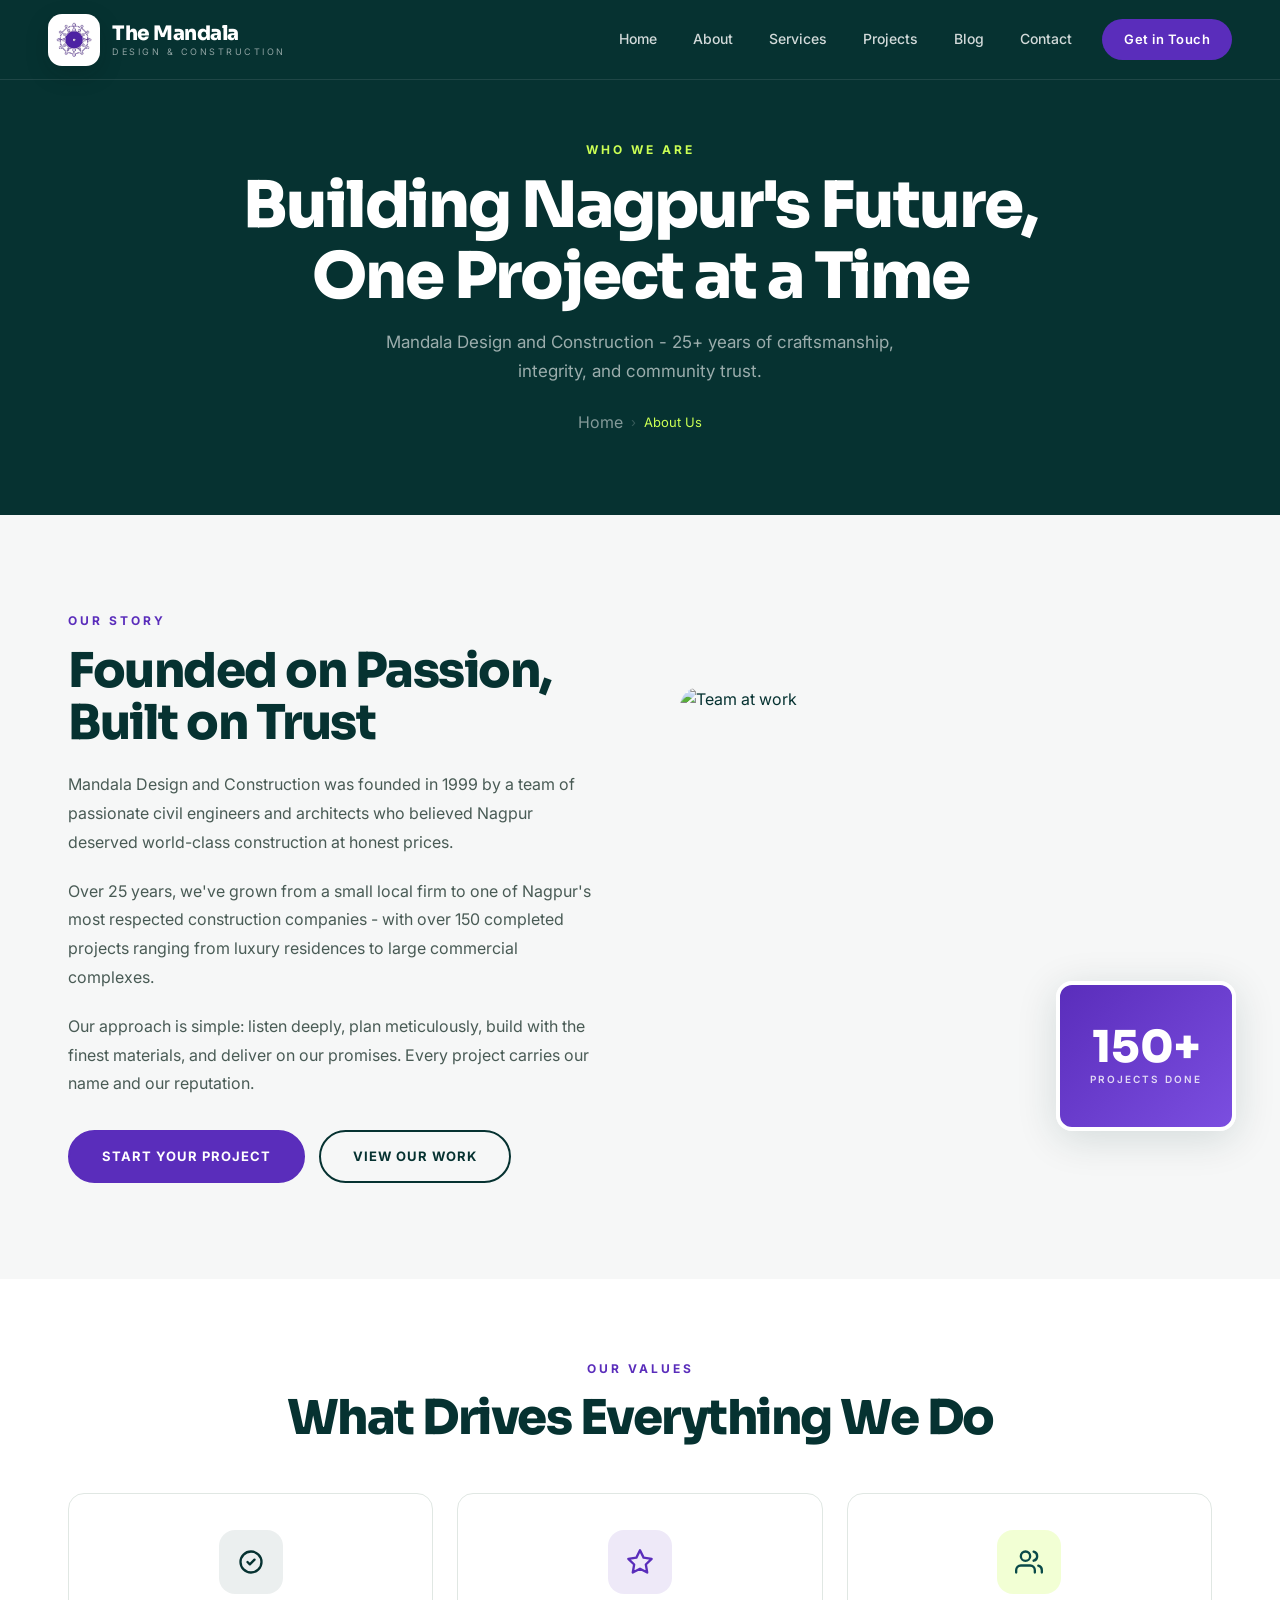
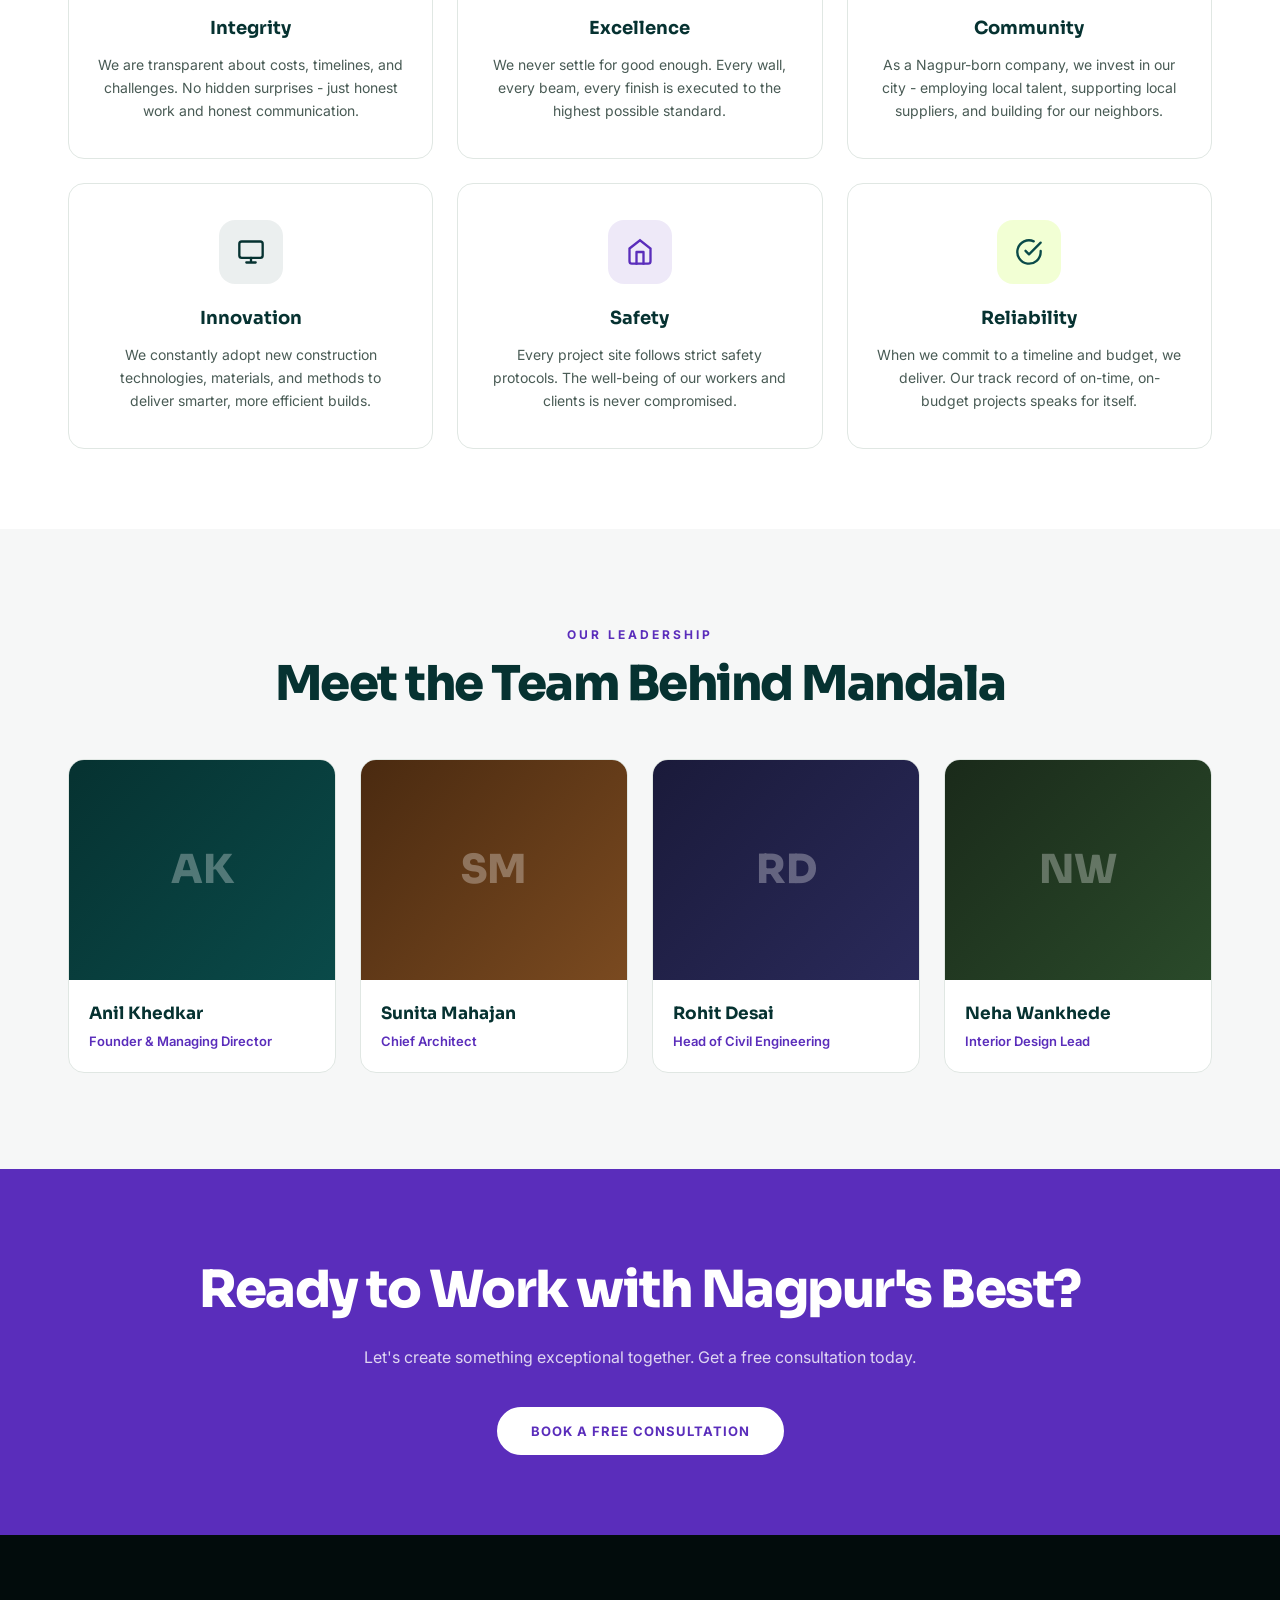
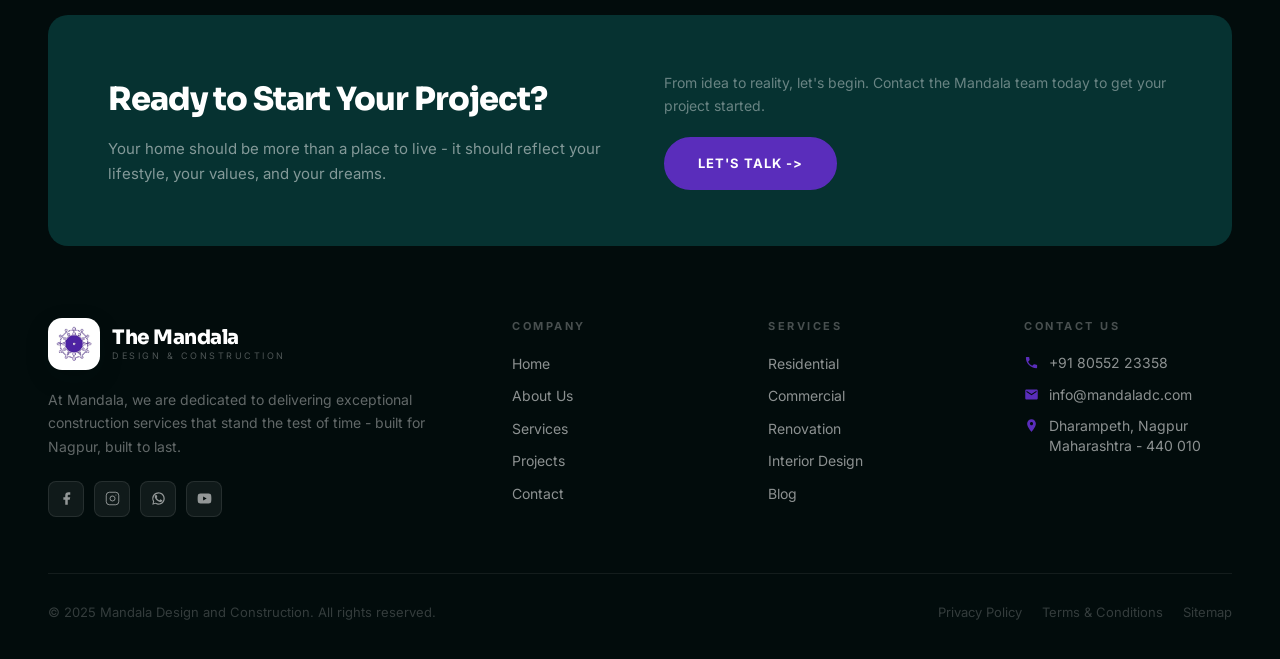
==== about.html @ 8279133f "changes" ====
﻿<!DOCTYPE html>
<html lang="en">
<head>
<meta charset="UTF-8">
<meta name="viewport" content="width=device-width, initial-scale=1.0">
<link rel="preconnect" href="https://fonts.googleapis.com">
<link rel="preconnect" href="https://fonts.gstatic.com" crossorigin>
<link href="https://fonts.googleapis.com/css2?family=Inter:wght@300;400;500;600;700;800&family=Sora:wght@600;700;800&display=swap" rel="stylesheet">
<link rel="stylesheet" href="./css/style.css">
<link rel="stylesheet" href="./css/responsive.css">
<title>About - The Mandala Design and Construction</title>
<script defer src="./js/utils.js"></script>
<script defer src="./js/main.js"></script>
</head>
<body data-page="about">
<nav id="navbar">
  <div class="nav-inner">
    <a class="mandala-logo" href="./index.html" aria-label="The Mandala home">
      <div class="logo-icon">
        <img src="./images/image.png" alt="The Mandala logo">
      </div>
      <div class="logo-text-block">
        <span class="logo-name">The Mandala</span>
        <span class="logo-tagline">Design &amp; Construction</span>
      </div>
    </a>

    <div class="nav-links">
      <a class="nav-link" data-nav="home" href="./index.html">Home</a>
      <a class="nav-link" data-nav="about" href="./about.html">About</a>
      <a class="nav-link" data-nav="services" href="./index.html#services">Services</a>
      <a class="nav-link" data-nav="projects" href="./index.html#projects">Projects</a>
      <a class="nav-link" data-nav="blog" href="./index.html#blog">Blog</a>
      <a class="nav-link" data-nav="contact" href="./contact.html">Contact</a>
      <a class="nav-cta" href="./contact.html#contact-form">Get in Touch</a>
    </div>

    <button class="mobile-toggle" id="mobileToggle" type="button" aria-label="Menu">
      <span></span><span></span><span></span>
    </button>
  </div>
</nav>

<div class="mobile-nav" id="mobileNav">
  <a class="mobile-nav-link" data-nav="home" data-close-mobile href="./index.html">Home</a>
  <a class="mobile-nav-link" data-nav="about" data-close-mobile href="./about.html">About</a>
  <a class="mobile-nav-link" data-nav="services" data-close-mobile href="./index.html#services">Services</a>
  <a class="mobile-nav-link" data-nav="projects" data-close-mobile href="./index.html#projects">Projects</a>
  <a class="mobile-nav-link" data-nav="blog" data-close-mobile href="./index.html#blog">Blog</a>
  <a class="mobile-nav-link" data-nav="contact" data-close-mobile href="./contact.html">Contact</a>
  <a class="mobile-nav-cta" data-close-mobile href="./contact.html#contact-form">Enquire Now</a>
</div>
<div class="modal-overlay" id="enquiryModal">
  <div class="modal-box">
    <button class="modal-close" type="button" data-close-enquiry aria-label="Close enquiry form">
      <svg viewBox="0 0 24 24"><path d="M18 6L6 18M6 6l12 12" stroke-linecap="round"/></svg>
    </button>
    <h3>Let's Talk About Your Project</h3>
    <p class="modal-sub">Fill in the contact form and our team will get back to you within 24 hours.</p>
    <form id="enquiryForm">
      <div class="form-grid-2">
        <div class="form-group">
          <label>First Name <span class="form-required">*</span></label>
          <input type="text" name="fname" placeholder="Rahul" required>
        </div>
        <div class="form-group">
          <label>Last Name</label>
          <input type="text" name="lname" placeholder="Sharma">
        </div>
      </div>
      <div class="form-group">
        <label>Phone Number <span class="form-required">*</span></label>
        <input type="tel" name="phone" placeholder="+91 98765 43210" required>
      </div>
      <div class="form-group">
        <label>Email Address</label>
        <input type="email" name="email" placeholder="you@email.com">
      </div>
      <div class="form-group">
        <label>Service Required <span class="form-required">*</span></label>
        <select name="service" required>
          <option value="">Select a service...</option>
          <option>Residential Construction</option>
          <option>Commercial Buildings</option>
          <option>Renovation &amp; Remodeling</option>
          <option>Interior Design</option>
          <option>Structural Consultation</option>
          <option>Other / General Enquiry</option>
        </select>
      </div>
      <div class="form-group">
        <label>Project Budget (approx.)</label>
        <select name="budget">
          <option value="">Select a range...</option>
          <option>Under &#8377;25 Lakh</option>
          <option>&#8377;25L - &#8377;50L</option>
          <option>&#8377;50L - &#8377;1 Crore</option>
          <option>&#8377;1 Crore - &#8377;5 Crore</option>
          <option>Above &#8377;5 Crore</option>
          <option>Not sure yet</option>
        </select>
      </div>
      <div class="form-group">
        <label>Your Message <span class="form-required">*</span></label>
        <textarea name="message" placeholder="Tell us about your project, location, timeline..." required></textarea>
      </div>
      <button type="submit" class="submit-btn" id="enquirySubmitBtn">Send Message -&gt;</button>
    </form>
  </div>
</div>

<div class="toast" id="toast"></div>
<main>
  <div class="page-hero">
    <div class="page-hero-inner">
      <span class="section-label">Who We Are</span>
      <h1>Building Nagpur's Future,<br>One Project at a Time</h1>
      <p>Mandala Design and Construction - 25+ years of craftsmanship, integrity, and community trust.</p>
      <div class="breadcrumb"><a class="bc-link" href="./index.html">Home</a><span class="sep">&rsaquo;</span><span class="current">About Us</span></div>
    </div>
  </div>

  <section class="section">
    <div class="about-grid">
      <div>
        <span class="section-label">Our Story</span>
        <h2 class="section-title">Founded on Passion,<br>Built on Trust</h2>
        <p class="section-body section-body-spaced">Mandala Design and Construction was founded in 1999 by a team of passionate civil engineers and architects who believed Nagpur deserved world-class construction at honest prices.</p>
        <p class="section-body section-body-spaced">Over 25 years, we've grown from a small local firm to one of Nagpur's most respected construction companies - with over 150 completed projects ranging from luxury residences to large commercial complexes.</p>
        <p class="section-body">Our approach is simple: listen deeply, plan meticulously, build with the finest materials, and deliver on our promises. Every project carries our name and our reputation.</p>
        <div class="button-row">
          <button class="btn btn-primary" type="button" data-open-enquiry>Start Your Project</button>
          <a class="btn btn-outline-dark" href="./index.html#projects">View Our Work</a>
        </div>
      </div>
      <div class="about-imgs">
        <img src="https://images.unsplash.com/photo-1504307651254-35680f356dfd?w=800&amp;q=80" alt="Team at work" class="about-img-main about-img-main--about">
        <div class="about-badge">
          <span class="big">150+</span>
          <span class="small">Projects Done</span>
        </div>
      </div>
    </div>
  </section>

  <section class="section-white">
    <div class="section section-shell-tight">
      <div class="section-heading-center">
        <span class="section-label">Our Values</span>
        <h2 class="section-title">What Drives Everything We Do</h2>
      </div>
      <div class="values-grid">
        <article class="value-card"><div class="value-icon value-icon--primary"><svg viewBox="0 0 24 24" fill="none" stroke="var(--primary)" stroke-width="2" width="28" height="28"><path d="M9 12l2 2 4-4M21 12c0 4.97-4.03 9-9 9s-9-4.03-9-9 4.03-9 9-9 9 4.03 9 9z" stroke-linecap="round" stroke-linejoin="round"/></svg></div><h4>Integrity</h4><p>We are transparent about costs, timelines, and challenges. No hidden surprises - just honest work and honest communication.</p></article>
        <article class="value-card"><div class="value-icon value-icon--accent"><svg viewBox="0 0 24 24" fill="none" stroke="var(--accent)" stroke-width="2" width="28" height="28"><path d="M12 2l3.09 6.26L22 9.27l-5 4.87 1.18 6.88L12 17.77l-6.18 3.25L7 14.14 2 9.27l6.91-1.01L12 2z" stroke-linejoin="round"/></svg></div><h4>Excellence</h4><p>We never settle for good enough. Every wall, every beam, every finish is executed to the highest possible standard.</p></article>
        <article class="value-card"><div class="value-icon value-icon--lime"><svg viewBox="0 0 24 24" fill="none" stroke="var(--primary-light)" stroke-width="2" width="28" height="28"><path d="M17 21v-2a4 4 0 00-4-4H5a4 4 0 00-4 4v2M9 11a4 4 0 100-8 4 4 0 000 8zM23 21v-2a4 4 0 00-3-3.87M16 3.13a4 4 0 010 7.75" stroke-linecap="round" stroke-linejoin="round"/></svg></div><h4>Community</h4><p>As a Nagpur-born company, we invest in our city - employing local talent, supporting local suppliers, and building for our neighbors.</p></article>
        <article class="value-card"><div class="value-icon value-icon--primary"><svg viewBox="0 0 24 24" fill="none" stroke="var(--primary)" stroke-width="2" width="28" height="28"><rect x="2" y="3" width="20" height="14" rx="2" ry="2"/><path d="M8 21h8M12 17v4" stroke-linecap="round" stroke-linejoin="round"/></svg></div><h4>Innovation</h4><p>We constantly adopt new construction technologies, materials, and methods to deliver smarter, more efficient builds.</p></article>
        <article class="value-card"><div class="value-icon value-icon--accent"><svg viewBox="0 0 24 24" fill="none" stroke="var(--accent)" stroke-width="2" width="28" height="28"><path d="M3 9l9-7 9 7v11a2 2 0 01-2 2H5a2 2 0 01-2-2z"/><polyline points="9 22 9 12 15 12 15 22" stroke-linecap="round" stroke-linejoin="round"/></svg></div><h4>Safety</h4><p>Every project site follows strict safety protocols. The well-being of our workers and clients is never compromised.</p></article>
        <article class="value-card"><div class="value-icon value-icon--lime"><svg viewBox="0 0 24 24" fill="none" stroke="var(--primary-light)" stroke-width="2" width="28" height="28"><path d="M22 11.08V12a10 10 0 11-5.93-9.14" stroke-linecap="round" stroke-linejoin="round"/><polyline points="22 4 12 14.01 9 11.01" stroke-linecap="round" stroke-linejoin="round"/></svg></div><h4>Reliability</h4><p>When we commit to a timeline and budget, we deliver. Our track record of on-time, on-budget projects speaks for itself.</p></article>
      </div>
    </div>
  </section>

  <section class="section">
    <div class="section-heading-center">
      <span class="section-label">Our Leadership</span>
      <h2 class="section-title">Meet the Team Behind Mandala</h2>
    </div>
    <div class="team-grid">
      <article class="team-card"><div class="team-photo-placeholder"><span>AK</span></div><div class="team-info"><h4>Anil Khedkar</h4><p>Founder &amp; Managing Director</p></div></article>
      <article class="team-card"><div class="team-photo-placeholder team-photo--sunita"><span>SM</span></div><div class="team-info"><h4>Sunita Mahajan</h4><p>Chief Architect</p></div></article>
      <article class="team-card"><div class="team-photo-placeholder team-photo--rohit"><span>RD</span></div><div class="team-info"><h4>Rohit Desai</h4><p>Head of Civil Engineering</p></div></article>
      <article class="team-card"><div class="team-photo-placeholder team-photo--neha"><span>NW</span></div><div class="team-info"><h4>Neha Wankhede</h4><p>Interior Design Lead</p></div></article>
    </div>
  </section>

  <section class="cta-banner">
    <h3>Ready to Work with Nagpur's Best?</h3>
    <p>Let's create something exceptional together. Get a free consultation today.</p>
    <button class="btn btn-white" type="button" data-open-enquiry>Book a Free Consultation</button>
  </section>
</main>
<footer>
  <div class="footer-wrap">
    <div class="footer-cta">
      <div>
        <h3>Ready to Start Your Project?</h3>
        <p>Your home should be more than a place to live - it should reflect your lifestyle, your values, and your dreams.</p>
      </div>
      <div class="footer-cta-right">
        <p>From idea to reality, let's begin. Contact the Mandala team today to get your project started.</p>
        <a class="btn btn-primary" href="./contact.html#contact-form">Let's Talk -&gt;</a>
      </div>
    </div>

    <div class="footer-cols">
      <div class="footer-brand">
        <a class="mandala-logo" href="./index.html" aria-label="The Mandala home">
          <div class="logo-icon">
            <img src="./images/image.png" alt="The Mandala logo">
          </div>
          <div class="logo-text-block">
            <span class="logo-name">The Mandala</span>
            <span class="logo-tagline">Design &amp; Construction</span>
          </div>
        </a>
        <p class="footer-desc">At Mandala, we are dedicated to delivering exceptional construction services that stand the test of time - built for Nagpur, built to last.</p>
        <div class="footer-socials">
          <button class="social-btn" type="button" title="Facebook"><svg viewBox="0 0 24 24"><path d="M18 2h-3a5 5 0 00-5 5v3H7v4h3v8h4v-8h3l1-4h-4V7a1 1 0 011-1h3z"/></svg></button>
          <button class="social-btn" type="button" title="Instagram"><svg viewBox="0 0 24 24"><rect x="2" y="2" width="20" height="20" rx="5" fill="none" stroke="rgba(255,255,255,0.55)" stroke-width="1.5"/><path d="M16 11.37A4 4 0 1112.63 8 4 4 0 0116 11.37z" fill="none" stroke="rgba(255,255,255,0.55)" stroke-width="1.5"/><circle cx="17.5" cy="6.5" r="0.8" fill="rgba(255,255,255,0.55)"/></svg></button>
          <a class="social-btn" href="https://wa.me/918055223358?text=Hello%20The%20Mandala%2C%20I%20would%20like%20to%20know%20more%20about%20your%20construction%20services." title="WhatsApp" aria-label="Chat on WhatsApp" target="_blank" rel="noopener noreferrer"><svg viewBox="0 0 24 24" fill="rgba(255,255,255,0.55)"><path d="M17.472 14.382c-.297-.149-1.758-.867-2.03-.967-.273-.099-.471-.148-.67.15-.197.297-.767.966-.94 1.164-.173.199-.347.223-.644.075-.297-.15-1.255-.463-2.39-1.475-.883-.788-1.48-1.761-1.653-2.059-.173-.297-.018-.458.13-.606.134-.133.298-.347.446-.52.149-.174.198-.298.298-.497.099-.198.05-.371-.025-.52-.075-.149-.669-1.612-.916-2.207-.242-.579-.487-.5-.669-.51-.173-.008-.371-.01-.57-.01-.198 0-.52.074-.792.372-.272.297-1.04 1.016-1.04 2.479 0 1.462 1.065 2.875 1.213 3.074.149.198 2.096 3.2 5.077 4.487.709.306 1.262.489 1.694.625.712.227 1.36.195 1.871.118.571-.085 1.758-.719 2.006-1.413.248-.694.248-1.289.173-1.413-.074-.124-.272-.198-.57-.347z"/><path d="M11.99 2C6.47 2 2 6.48 2 12c0 1.72.45 3.33 1.24 4.73L2.08 21.9l5.25-1.37C8.8 21.47 10.36 22 12 22c5.52 0 10-4.48 10-10S17.52 2 11.99 2zm.01 18c-1.51 0-2.97-.41-4.22-1.12l-.3-.18-3.12.82.83-3.04-.2-.31A8 8 0 0112 4c4.41 0 8 3.59 8 8s-3.59 8-8 8z"/></svg></a>
          <button class="social-btn" type="button" title="YouTube"><svg viewBox="0 0 24 24" fill="rgba(255,255,255,0.55)"><path d="M22.54 6.42a2.78 2.78 0 00-1.94-1.96C18.88 4 12 4 12 4s-6.88 0-8.6.46a2.78 2.78 0 00-1.94 1.96A29 29 0 001 12a29 29 0 00.46 5.58A2.78 2.78 0 003.4 19.54C5.12 20 12 20 12 20s6.88 0 8.6-.46a2.78 2.78 0 001.94-1.96A29 29 0 0023 12a29 29 0 00-.46-5.58z"/><polygon points="9.75 15.02 15.5 12 9.75 8.98 9.75 15.02" fill="#020c0c"/></svg></button>
        </div>
      </div>

      <div class="footer-col">
        <h6>Company</h6>
        <ul>
          <li><a class="footer-nav-link" href="./index.html">Home</a></li>
          <li><a class="footer-nav-link" href="./about.html">About Us</a></li>
          <li><a class="footer-nav-link" href="./index.html#services">Services</a></li>
          <li><a class="footer-nav-link" href="./index.html#projects">Projects</a></li>
          <li><a class="footer-nav-link" href="./contact.html">Contact</a></li>
        </ul>
      </div>

      <div class="footer-col">
        <h6>Services</h6>
        <ul>
          <li><a class="footer-nav-link" href="./index.html#services">Residential</a></li>
          <li><a class="footer-nav-link" href="./index.html#services">Commercial</a></li>
          <li><a class="footer-nav-link" href="./index.html#services">Renovation</a></li>
          <li><a class="footer-nav-link" href="./index.html#services">Interior Design</a></li>
          <li><a class="footer-nav-link" href="./index.html#blog">Blog</a></li>
        </ul>
      </div>

      <div class="footer-col">
        <h6>Contact Us</h6>
        <div class="footer-contact-row"><svg viewBox="0 0 24 24"><path d="M6.62 10.79c1.44 2.83 3.76 5.14 6.59 6.59l2.2-2.2c.27-.27.67-.36 1.02-.24 1.12.37 2.33.57 3.57.57.55 0 1 .45 1 1V20c0 .55-.45 1-1 1-9.39 0-17-7.61-17-17 0-.55.45-1 1-1h3.5c.55 0 1 .45 1 1 0 1.25.2 2.45.57 3.57.11.35.03.74-.25 1.02l-2.2 2.2z"/></svg><span>+91 80552 23358</span></div>
        <div class="footer-contact-row"><svg viewBox="0 0 24 24"><path d="M20 4H4c-1.1 0-1.99.9-1.99 2L2 18c0 1.1.9 2 2 2h16c1.1 0 2-.9 2-2V6c0-1.1-.9-2-2-2zm0 4l-8 5-8-5V6l8 5 8-5v2z"/></svg><span>info@mandaladc.com</span></div>
        <div class="footer-contact-row"><svg viewBox="0 0 24 24"><path d="M12 2C8.13 2 5 5.13 5 9c0 5.25 7 13 7 13s7-7.75 7-13c0-3.87-3.13-7-7-7zm0 9.5c-1.38 0-2.5-1.12-2.5-2.5s1.12-2.5 2.5-2.5 2.5 1.12 2.5 2.5-1.12 2.5-2.5 2.5z"/></svg><span>Dharampeth, Nagpur<br>Maharashtra - 440 010</span></div>
      </div>
    </div>

    <div class="footer-bottom">
      <p>&copy; 2025 Mandala Design and Construction. All rights reserved.</p>
      <div class="footer-bottom-links">
        <a href="#">Privacy Policy</a>
        <a href="#">Terms &amp; Conditions</a>
        <a href="#">Sitemap</a>
      </div>
    </div>
  </div>
</footer>
</body>
</html>
---- css/style.css ----
﻿/* ===== CSS VARIABLES ===== */
:root {
  --primary: #063231;
  --primary-light: #0a4a49;
  --accent: #5a2dbb;
  --accent-light: #7b4ee0;
  --accent-soft: rgba(90,45,187,0.1);
  --lime: #cbff54;
  --white: #ffffff;
  --off-white: #f6f7f7;
  --text-muted: #495b55;
  --border: #e0e7e3;
  --dark-green: #033231;
  --card-bg: #ffffff;
  --shadow: 0 4px 24px rgba(6,50,49,0.08);
  --shadow-lg: 0 8px 40px rgba(6,50,49,0.14);
}

/* ===== RESET ===== */
*, *::before, *::after { margin: 0; padding: 0; box-sizing: border-box; }
html { scroll-behavior: smooth; }
body {
  font-family: 'Inter', sans-serif;
  font-weight: 400;
  color: var(--primary);
  background: var(--off-white);
  overflow-x: hidden;
  line-height: 1.6;
}
img { max-width: 100%; display: block; }
a { text-decoration: none; color: inherit; }
ul { list-style: none; }
button { cursor: pointer; border: none; background: none; font-family: inherit; }

/* ===== PAGE SYSTEM ===== */
.page { display: none; }
.page.active { display: block; }

/* ===== TOAST NOTIFICATION ===== */
.toast {
  position: fixed;
  bottom: 32px;
  right: 32px;
  background: var(--primary);
  color: white;
  padding: 16px 24px;
  border-radius: 12px;
  font-size: 14px;
  font-weight: 500;
  z-index: 9999;
  transform: translateY(100px);
  opacity: 0;
  transition: all 0.3s ease;
  max-width: 340px;
  border-left: 4px solid var(--lime);
  box-shadow: var(--shadow-lg);
}
.toast.show { transform: translateY(0); opacity: 1; }
.toast.success { border-left-color: var(--lime); }
.toast.error { border-left-color: #ef4444; }

/* ===== NAVBAR ===== */
#navbar {
  position: fixed;
  top: 0; left: 0; right: 0;
  z-index: 500;
  transition: all 0.3s ease;
}
#navbar.scrolled {
  background: rgba(6,50,49,0.97);
  backdrop-filter: blur(12px);
  box-shadow: 0 2px 20px rgba(0,0,0,0.2);
}
.nav-inner {
  display: flex;
  align-items: center;
  justify-content: space-between;
  padding: 0 48px;
  height: 80px;
  border-bottom: 1px solid rgba(255,255,255,0.1);
}
.mandala-logo {
  display: flex;
  align-items: center;
  gap: 12px;
  cursor: pointer;
  transition: opacity 0.2s;
}
.mandala-logo:hover { opacity: 0.9; }
.logo-icon {
  width: 52px; height: 52px;
  background: white;
  border-radius: 14px;
  display: flex; align-items: center; justify-content: center;
  flex-shrink: 0;
  transition: transform 0.2s;
  box-shadow: 0 8px 24px rgba(8,18,18,0.16);
}
.mandala-logo:hover .logo-icon { transform: rotate(-5deg); }
.logo-icon svg { width: 36px; height: 36px; }
.logo-text-block { display: flex; flex-direction: column; line-height: 1; }
.logo-name {
  font-family: 'Sora', sans-serif;
  font-weight: 800;
  font-size: 20px;
  color: #fff;
  letter-spacing: -0.5px;
}
.logo-tagline {
  font-size: 9px;
  font-weight: 400;
  color: rgba(255,255,255,0.55);
  letter-spacing: 2.5px;
  text-transform: uppercase;
  margin-top: 3px;
}
.nav-links {
  display: flex;
  align-items: center;
  gap: 8px;
}
.nav-link {
  font-size: 14px;
  font-weight: 500;
  color: rgba(255,255,255,0.82);
  padding: 8px 14px;
  border-radius: 8px;
  transition: all 0.2s;
  cursor: pointer;
  white-space: nowrap;
  border: none;
  background: none;
  font-family: inherit;
}
.nav-link:hover { color: #fff; background: rgba(255,255,255,0.08); }
.nav-link.active { color: var(--lime); }
.nav-cta {
  background: var(--accent) !important;
  color: white !important;
  padding: 10px 22px !important;
  border-radius: 40px !important;
  font-weight: 600 !important;
  font-size: 13px !important;
  letter-spacing: 0.5px;
  transition: all 0.2s !important;
  margin-left: 8px;
  border: none;
  cursor: pointer;
  font-family: inherit;
}
.nav-cta:hover { background: var(--accent-light) !important; transform: translateY(-1px); }
.mobile-toggle {
  display: none;
  flex-direction: column;
  gap: 5px;
  padding: 8px;
  cursor: pointer;
  background: none;
  border: none;
  z-index: 601;
}
.mobile-toggle span {
  display: block;
  width: 24px; height: 2px;
  background: white;
  border-radius: 2px;
  transition: all 0.3s;
}
.mobile-toggle.open span:nth-child(1) { transform: translateY(7px) rotate(45deg); }
.mobile-toggle.open span:nth-child(2) { opacity: 0; }
.mobile-toggle.open span:nth-child(3) { transform: translateY(-7px) rotate(-45deg); }

/* Mobile menu */
.mobile-nav {
  display: none;
  position: fixed;
  inset: 0;
  background: var(--primary);
  z-index: 600;
  flex-direction: column;
  align-items: center;
  justify-content: center;
  gap: 8px;
}
.mobile-nav.open { display: flex; }
.mobile-nav-link {
  font-family: 'Sora', sans-serif;
  font-size: 28px;
  font-weight: 700;
  color: rgba(255,255,255,0.7);
  padding: 12px 32px;
  border-radius: 12px;
  cursor: pointer;
  transition: all 0.2s;
  background: none;
  border: none;
  width: 100%;
  text-align: center;
  font-family: 'Sora', sans-serif;
}
.mobile-nav-link:hover { color: white; background: rgba(255,255,255,0.05); }
.mobile-nav-link.active { color: var(--lime); }
.mobile-nav-cta {
  margin-top: 16px;
  background: var(--accent);
  color: white;
  font-size: 16px;
  font-weight: 700;
  padding: 16px 48px;
  border-radius: 40px;
  cursor: pointer;
  border: none;
  font-family: 'Inter', sans-serif;
  letter-spacing: 1px;
  text-transform: uppercase;
}

/* ===== COMMON COMPONENTS ===== */
.section { padding: 96px 48px; max-width: 1240px; margin: 0 auto; }
.section-sm { padding: 64px 48px; max-width: 1240px; margin: 0 auto; }
.section-full { padding: 96px 0; }

.section-label {
  font-size: 12px;
  font-weight: 700;
  letter-spacing: 3px;
  text-transform: uppercase;
  color: var(--accent);
  margin-bottom: 14px;
  display: block;
}
.section-title {
  font-family: 'Sora', sans-serif;
  font-weight: 800;
  font-size: clamp(28px, 4vw, 48px);
  color: var(--primary);
  line-height: 1.1;
  letter-spacing: -1.5px;
  margin-bottom: 20px;
}
.section-title.white { color: white; }
.section-body {
  font-size: 16px;
  color: var(--text-muted);
  line-height: 1.8;
}

/* Buttons */
.btn {
  display: inline-flex;
  align-items: center;
  gap: 8px;
  padding: 14px 32px;
  border-radius: 40px;
  font-family: 'Inter', sans-serif;
  font-weight: 700;
  font-size: 13px;
  letter-spacing: 1px;
  text-transform: uppercase;
  cursor: pointer;
  border: 2px solid transparent;
  transition: all 0.22s;
  white-space: nowrap;
}
.btn-primary { background: var(--accent); color: white; border-color: var(--accent); }
.btn-primary:hover { background: var(--accent-light); border-color: var(--accent-light); transform: translateY(-2px); }
.btn-outline { background: transparent; color: white; border-color: rgba(255,255,255,0.5); }
.btn-outline:hover { background: rgba(255,255,255,0.1); border-color: white; transform: translateY(-2px); }
.btn-outline-dark { background: transparent; color: var(--primary); border-color: var(--primary); }
.btn-outline-dark:hover { background: var(--primary); color: white; transform: translateY(-2px); }
.btn-white { background: white; color: var(--accent); border-color: white; }
.btn-white:hover { background: var(--off-white); transform: translateY(-2px); }
.btn-sm { padding: 10px 22px; font-size: 12px; }

/* Cards */
.card {
  background: var(--card-bg);
  border-radius: 16px;
  padding: 32px;
  border: 1px solid var(--border);
  box-shadow: var(--shadow);
  transition: all 0.25s;
}
.card:hover { transform: translateY(-4px); box-shadow: var(--shadow-lg); }

/* Grid */
.grid-2 { display: grid; grid-template-columns: 1fr 1fr; gap: 32px; }
.grid-3 { display: grid; grid-template-columns: repeat(3, 1fr); gap: 24px; }
.grid-4 { display: grid; grid-template-columns: repeat(4, 1fr); gap: 24px; }

/* ===== HERO ===== */
.hero {
  position: relative;
  min-height: 100vh;
  display: flex;
  align-items: center;
  justify-content: center;
  text-align: center;
  overflow: hidden;
  background: var(--primary);
}
.hero-bg {
  position: absolute;
  inset: 0;
  background-image: url('https://images.unsplash.com/photo-1486325212027-8081e485255e?w=1600&q=80');
  background-size: cover;
  background-position: center;
  opacity: 0.35;
  transition: transform 8s ease;
}
.hero:hover .hero-bg { transform: scale(1.03); }
.hero-overlay {
  position: absolute; inset: 0;
  background: linear-gradient(170deg, rgba(6,50,49,0.55) 0%, rgba(3,34,33,0.82) 100%);
}
.hero-content {
  position: relative; z-index: 2;
  max-width: 860px;
  padding: 0 24px;
  padding-top: 80px;
  animation: fadeUp 0.8s ease both;
}
@keyframes fadeUp {
  from { opacity: 0; transform: translateY(30px); }
  to { opacity: 1; transform: translateY(0); }
}
.hero-badge {
  display: inline-flex;
  align-items: center;
  gap: 8px;
  background: rgba(255,255,255,0.1);
  border: 1px solid rgba(255,255,255,0.18);
  color: rgba(255,255,255,0.9);
  font-size: 11px;
  font-weight: 700;
  letter-spacing: 2.5px;
  text-transform: uppercase;
  padding: 9px 22px;
  border-radius: 40px;
  margin-bottom: 28px;
  backdrop-filter: blur(8px);
}
.hero-badge .dot { width: 6px; height: 6px; background: var(--lime); border-radius: 50%; animation: pulse 2s infinite; }
@keyframes pulse { 0%,100%{opacity:1;} 50%{opacity:0.4;} }
.hero-title {
  font-family: 'Sora', sans-serif;
  font-weight: 800;
  font-size: clamp(48px, 8vw, 96px);
  color: white;
  line-height: 1.0;
  letter-spacing: -3px;
  margin-bottom: 24px;
}
.hero-title .accent { color: var(--lime); }
.hero-sub {
  font-size: 17px;
  color: rgba(255,255,255,0.68);
  line-height: 1.75;
  max-width: 580px;
  margin: 0 auto 40px;
  font-weight: 300;
}
.hero-btns { display: flex; gap: 16px; justify-content: center; flex-wrap: wrap; }
.hero-scroll {
  position: absolute;
  bottom: 36px;
  left: 50%;
  transform: translateX(-50%);
  display: flex;
  flex-direction: column;
  align-items: center;
  gap: 8px;
  color: rgba(255,255,255,0.4);
  font-size: 11px;
  letter-spacing: 2px;
  text-transform: uppercase;
  z-index: 2;
  cursor: pointer;
  animation: bounce 2s infinite;
}
@keyframes bounce { 0%,100%{transform:translateX(-50%) translateY(0);} 50%{transform:translateX(-50%) translateY(6px);} }
.hero-scroll svg { width: 20px; height: 20px; fill: none; stroke: rgba(255,255,255,0.4); stroke-width: 2; }
.hero-curve { position: absolute; bottom: -1px; left: 0; right: 0; pointer-events: none; }

/* ===== TRUST STRIP ===== */
.trust-strip {
  background: white;
  position: relative;
  z-index: 3;
  box-shadow: var(--shadow);
}
.trust-grid { max-width: 1240px; margin: 0 auto; display: grid; grid-template-columns: repeat(3, 1fr); }
.trust-item {
  display: flex;
  align-items: flex-start;
  gap: 16px;
  padding: 32px 36px;
  border-right: 1px solid var(--border);
  transition: background 0.2s;
}
.trust-item:last-child { border-right: none; }
.trust-item:hover { background: var(--off-white); }
.trust-icon {
  width: 48px; height: 48px;
  background: var(--primary);
  border-radius: 12px;
  display: flex; align-items: center; justify-content: center;
  flex-shrink: 0;
  transition: all 0.2s;
}
.trust-item:hover .trust-icon { background: var(--accent); transform: scale(1.05); }
.trust-icon svg { fill: var(--lime); width: 22px; height: 22px; }
.trust-item h5 { font-size: 15px; font-weight: 700; color: var(--primary); margin-bottom: 4px; }
.trust-item p { font-size: 13px; color: var(--text-muted); line-height: 1.5; }

/* ===== ABOUT SECTION ===== */
.about-grid { display: grid; grid-template-columns: 1fr 1fr; gap: 80px; align-items: center; }
.about-imgs { position: relative; }
.about-img-main {
  width: 100%; height: 400px;
  border-radius: 20px;
  object-fit: cover;
  display: block;
}
.about-badge {
  position: absolute;
  bottom: -24px; right: -24px;
  width: 180px; height: 150px;
  border-radius: 16px;
  background: linear-gradient(135deg, var(--accent), var(--accent-light));
  border: 4px solid white;
  box-shadow: var(--shadow-lg);
  display: flex; flex-direction: column;
  align-items: center; justify-content: center;
  gap: 2px;
}
.about-badge .big { font-family: 'Sora', sans-serif; font-weight: 800; font-size: 44px; color: white; line-height: 1; }
.about-badge .small { font-size: 10px; font-weight: 600; letter-spacing: 2px; text-transform: uppercase; color: rgba(255,255,255,0.8); }
.check-list { display: grid; grid-template-columns: 1fr 1fr; gap: 12px; margin-top: 28px; }
.check-item {
  display: flex; align-items: center; gap: 10px;
  font-size: 14px; font-weight: 600; color: var(--primary);
}
.check-icon {
  width: 22px; height: 22px;
  background: var(--lime);
  border-radius: 50%;
  display: flex; align-items: center; justify-content: center;
  flex-shrink: 0;
}
.check-icon svg { width: 12px; height: 12px; fill: none; stroke: var(--primary); stroke-width: 2.5; }

/* ===== SERVICES SECTION ===== */
.services-section { background: var(--primary); padding: 96px 0; }
.services-header {
  max-width: 1240px; margin: 0 auto 56px;
  padding: 0 48px;
  display: flex; align-items: flex-end; justify-content: space-between; gap: 40px;
}
.services-header .section-label { color: var(--lime); }
.services-header p { color: rgba(255,255,255,0.55); font-size: 15px; max-width: 300px; text-align: right; line-height: 1.65; }
.services-grid { max-width: 1240px; margin: 0 auto; padding: 0 48px; display: grid; grid-template-columns: repeat(3, 1fr); gap: 24px; }
.svc-card {
  border-radius: 16px;
  padding: 40px 32px;
  position: relative;
  overflow: hidden;
  background-size: cover;
  background-position: center;
  border: 1px solid rgba(255,255,255,0.08);
  transition: all 0.28s;
  cursor: pointer;
  min-height: 320px;
  display: flex; flex-direction: column; justify-content: flex-end;
}
.svc-card::after {
  content: '';
  position: absolute; inset: 0;
  background: linear-gradient(to top, rgba(3,34,33,0.92) 0%, rgba(6,50,49,0.6) 100%);
  transition: all 0.28s;
  z-index: 0;
}
.svc-card > * { position: relative; z-index: 1; }
.svc-card:hover { transform: translateY(-6px); box-shadow: 0 16px 40px rgba(0,0,0,0.3); }
.svc-card:hover::after { background: linear-gradient(to top, rgba(3,34,33,0.88) 0%, rgba(6,50,49,0.5) 100%); }
.svc-card::before {
  content: '';
  position: absolute;
  top: 0; left: 0; right: 0;
  height: 3px;
  background: var(--accent);
  transform: scaleX(0);
  transform-origin: left;
  transition: transform 0.3s;
  z-index: 2;
}
.svc-card:hover::before { transform: scaleX(1); }
.svc-icon {
  width: 52px; height: 52px;
  background: rgba(203,255,84,0.12);
  border-radius: 12px;
  display: flex; align-items: center; justify-content: center;
  margin-bottom: 20px;
}
.svc-icon svg { fill: var(--lime); width: 26px; height: 26px; }
.svc-card h4 { font-family: 'Sora', sans-serif; font-weight: 700; font-size: 22px; color: white; margin-bottom: 10px; }
.svc-card p { font-size: 14px; color: rgba(255,255,255,0.55); line-height: 1.65; margin-bottom: 20px; }
.svc-link { color: var(--lime); font-size: 12px; font-weight: 700; letter-spacing: 1.5px; text-transform: uppercase; display: inline-flex; align-items: center; gap: 6px; transition: gap 0.2s; }
.svc-link:hover { gap: 10px; }

/* ===== PROJECTS SECTION ===== */
.projects-section { background: var(--off-white); padding: 96px 0; }
.projects-header { max-width: 1240px; margin: 0 auto 56px; padding: 0 48px; display: flex; align-items: flex-end; justify-content: space-between; gap: 40px; }
.projects-grid { max-width: 1240px; margin: 0 auto; padding: 0 48px; display: grid; grid-template-columns: repeat(2, 1fr); gap: 20px; }
.proj-card {
  border-radius: 16px;
  overflow: hidden;
  aspect-ratio: 4/3;
  position: relative;
  background-size: cover;
  background-position: center;
  cursor: pointer;
  transition: all 0.28s;
}
.proj-card:hover { transform: scale(1.01); box-shadow: var(--shadow-lg); }
.proj-overlay {
  position: absolute; inset: 0;
  background: linear-gradient(to top, rgba(3,50,49,0.92) 0%, rgba(3,50,49,0.1) 60%);
  display: flex; align-items: flex-end;
  padding: 28px;
  transition: all 0.28s;
}
.proj-card:hover .proj-overlay { background: linear-gradient(to top, rgba(3,50,49,0.88) 0%, rgba(3,50,49,0.2) 60%); }
.proj-tag {
  position: absolute;
  top: 18px; left: 18px;
  background: var(--accent);
  color: white;
  font-size: 11px;
  font-weight: 700;
  letter-spacing: 1px;
  text-transform: uppercase;
  padding: 5px 12px;
  border-radius: 20px;
}
.proj-info h4 { font-family: 'Sora', sans-serif; font-weight: 700; font-size: 20px; color: white; margin-bottom: 4px; }
.proj-info span { font-size: 13px; color: rgba(255,255,255,0.55); }

/* ===== CTA BANNER ===== */
.cta-banner { background: var(--accent); padding: 80px 48px; text-align: center; }
.cta-banner h3 { font-family: 'Sora', sans-serif; font-weight: 800; font-size: clamp(28px, 4vw, 52px); color: white; margin-bottom: 14px; letter-spacing: -1.5px; }
.cta-banner p { color: rgba(255,255,255,0.8); font-size: 16px; margin-bottom: 36px; max-width: 560px; margin-left: auto; margin-right: auto; }

/* ===== TESTIMONIALS ===== */
.testimonials-section { padding: 96px 0; background: white; }
.testimonials-header { max-width: 1240px; margin: 0 auto 56px; padding: 0 48px; }
.testimonials-grid { max-width: 1240px; margin: 0 auto; padding: 0 48px; display: grid; grid-template-columns: repeat(3, 1fr); gap: 24px; }
.testi-card { background: var(--off-white); border-radius: 16px; padding: 32px; border: 1px solid var(--border); transition: all 0.25s; }
.testi-card:hover { transform: translateY(-4px); box-shadow: var(--shadow); border-color: var(--accent); }
.stars { display: flex; gap: 3px; margin-bottom: 16px; }
.star { width: 16px; height: 16px; fill: #f59e0b; }
.testi-type { font-size: 11px; font-weight: 700; letter-spacing: 2px; text-transform: uppercase; color: var(--accent); margin-bottom: 12px; }
.testi-quote { font-size: 15px; color: var(--text-muted); line-height: 1.75; margin-bottom: 24px; font-style: italic; }
.testi-author { display: flex; align-items: center; gap: 12px; }
.testi-avatar {
  width: 44px; height: 44px;
  border-radius: 50%;
  display: flex; align-items: center; justify-content: center;
  color: white; font-weight: 700; font-size: 14px;
  flex-shrink: 0;
  font-family: 'Sora', sans-serif;
}
.testi-name { font-weight: 700; font-size: 14px; color: var(--primary); }
.testi-role { font-size: 12px; color: var(--text-muted); }

/* ===== STATS SECTION ===== */
.stats-section { background: var(--dark-green); padding: 80px 48px; }
.stats-grid { max-width: 1240px; margin: 0 auto; display: grid; grid-template-columns: 1fr 2fr; gap: 80px; align-items: center; }
.stats-left .section-label { color: var(--lime); }
.stats-left .section-title { color: white; margin-bottom: 16px; }
.stats-left .section-body { color: rgba(255,255,255,0.5); }
.stats-numbers { display: grid; grid-template-columns: repeat(2, 1fr); gap: 40px; }
.stat-item { padding-left: 24px; border-left: 3px solid var(--accent); }
.stat-num { font-family: 'Sora', sans-serif; font-weight: 800; font-size: 48px; color: var(--lime); line-height: 1; }
.stat-div { width: 28px; height: 2px; background: rgba(255,255,255,0.15); margin: 10px 0; }
.stat-lbl { font-size: 11px; font-weight: 700; letter-spacing: 2px; text-transform: uppercase; color: rgba(255,255,255,0.45); }
.stat-desc { font-size: 13px; color: rgba(255,255,255,0.35); margin-top: 4px; }

/* ===== LOGOS ===== */
.logos-strip { background: #021e1e; padding: 44px 48px; display: flex; align-items: center; justify-content: center; gap: 60px; flex-wrap: wrap; }
.logo-partner { color: rgba(255,255,255,0.22); font-family: 'Sora', sans-serif; font-weight: 700; font-size: 17px; letter-spacing: 2px; text-transform: uppercase; transition: color 0.2s; cursor: default; }
.logo-partner:hover { color: rgba(255,255,255,0.5); }

/* ===== FOOTER ===== */
footer { background: #020c0c; padding: 80px 48px 36px; }
.footer-wrap { max-width: 1240px; margin: 0 auto; }
.footer-cta {
  background: var(--primary);
  border-radius: 20px;
  padding: 56px 60px;
  display: grid;
  grid-template-columns: 1fr 1fr;
  gap: 48px;
  align-items: center;
  margin-bottom: 72px;
}
.footer-cta h3 { font-family: 'Sora', sans-serif; font-weight: 800; font-size: 32px; color: white; margin-bottom: 12px; letter-spacing: -1px; }
.footer-cta p { color: rgba(255,255,255,0.5); font-size: 15px; line-height: 1.65; }
.footer-cta-right p { font-size: 14px; color: rgba(255,255,255,0.4); margin-bottom: 20px; line-height: 1.65; }
.footer-cols { display: grid; grid-template-columns: 2fr 1fr 1fr 1fr; gap: 48px; padding-bottom: 56px; border-bottom: 1px solid rgba(255,255,255,0.07); }
.footer-brand { }
.footer-brand .logo-name { color: white; }
.footer-brand .logo-tagline { color: rgba(255,255,255,0.3); }
.footer-desc { font-size: 14px; color: rgba(255,255,255,0.38); line-height: 1.7; margin: 18px 0 22px; }
.footer-socials { display: flex; gap: 10px; }
.social-btn {
  width: 36px; height: 36px;
  border-radius: 8px;
  background: rgba(255,255,255,0.06);
  border: 1px solid rgba(255,255,255,0.09);
  display: flex; align-items: center; justify-content: center;
  cursor: pointer;
  transition: all 0.2s;
}
.social-btn:hover { background: var(--accent); border-color: var(--accent); }
.social-btn svg { fill: rgba(255,255,255,0.55); width: 15px; height: 15px; transition: fill 0.2s; }
.social-btn:hover svg { fill: white; }
.footer-col h6 { font-size: 11px; font-weight: 700; letter-spacing: 2.5px; text-transform: uppercase; color: rgba(255,255,255,0.28); margin-bottom: 18px; }
.footer-col li { margin-bottom: 10px; }
.footer-col a, .footer-nav-link {
  color: rgba(255,255,255,0.55); font-size: 14px;
  transition: color 0.2s; cursor: pointer;
  background: none; border: none; font-family: inherit;
  text-align: left; display: block; width: 100%;
  padding: 0;
}
.footer-col a:hover, .footer-nav-link:hover { color: var(--lime); }
.footer-contact-row { display: flex; align-items: flex-start; gap: 10px; margin-bottom: 12px; }
.footer-contact-row svg { fill: var(--accent); width: 15px; height: 15px; flex-shrink: 0; margin-top: 2px; }
.footer-contact-row span { font-size: 14px; color: rgba(255,255,255,0.55); line-height: 1.4; }
.footer-bottom { max-width: 1240px; margin: 28px auto 0; display: flex; align-items: center; justify-content: space-between; gap: 20px; flex-wrap: wrap; }
.footer-bottom p { font-size: 13px; color: rgba(255,255,255,0.2); }
.footer-bottom-links { display: flex; gap: 20px; }
.footer-bottom-links a { font-size: 13px; color: rgba(255,255,255,0.2); transition: color 0.2s; }
.footer-bottom-links a:hover { color: rgba(255,255,255,0.45); }

/* ===== PAGE HERO (inner pages) ===== */
.page-hero {
  background: var(--primary);
  padding: 140px 48px 80px;
  text-align: center;
  position: relative;
  overflow: hidden;
}
.page-hero::before {
  content: '';
  position: absolute; inset: 0;
  background-image: url('https://images.unsplash.com/photo-1504307651254-35680f356dfd?w=1200&q=60');
  background-size: cover;
  background-position: center;
  opacity: 0.12;
}
.page-hero-inner { position: relative; z-index: 2; }
.page-hero .section-label { color: var(--lime); display: block; margin-bottom: 12px; }
.page-hero h1 { font-family: 'Sora', sans-serif; font-weight: 800; font-size: clamp(36px, 5vw, 64px); color: white; letter-spacing: -2px; margin-bottom: 16px; line-height: 1.1; }
.page-hero p { font-size: 17px; color: rgba(255,255,255,0.6); max-width: 560px; margin: 0 auto; line-height: 1.7; }
.breadcrumb { display: flex; align-items: center; justify-content: center; gap: 8px; margin-top: 24px; }
.breadcrumb span { font-size: 13px; color: rgba(255,255,255,0.4); }
.breadcrumb .sep { color: rgba(255,255,255,0.2); }
.breadcrumb .current { color: var(--lime); }
.breadcrumb .bc-link { color: rgba(255,255,255,0.5); cursor: pointer; transition: color 0.2s; }
.breadcrumb .bc-link:hover { color: white; }

/* ===== ABOUT PAGE ===== */
.team-grid { display: grid; grid-template-columns: repeat(4, 1fr); gap: 24px; }
.team-card { border-radius: 16px; overflow: hidden; background: white; border: 1px solid var(--border); transition: all 0.25s; }
.team-card:hover { transform: translateY(-4px); box-shadow: var(--shadow); }
.team-photo { width: 100%; height: 220px; object-fit: cover; background: var(--border); }
.team-photo-placeholder { width: 100%; height: 220px; background: linear-gradient(135deg, var(--primary), var(--primary-light)); display: flex; align-items: center; justify-content: center; }
.team-photo-placeholder span { font-family: 'Sora', sans-serif; font-weight: 800; font-size: 40px; color: rgba(255,255,255,0.3); }
.team-info { padding: 20px; }
.team-info h4 { font-family: 'Sora', sans-serif; font-weight: 700; font-size: 17px; color: var(--primary); margin-bottom: 4px; }
.team-info p { font-size: 13px; color: var(--accent); font-weight: 600; }
.values-grid { display: grid; grid-template-columns: repeat(3, 1fr); gap: 24px; }
.value-card { background: white; border-radius: 16px; padding: 36px 28px; border: 1px solid var(--border); text-align: center; transition: all 0.25s; }
.value-card:hover { transform: translateY(-4px); box-shadow: var(--shadow); }
.value-icon { width: 64px; height: 64px; border-radius: 16px; display: flex; align-items: center; justify-content: center; margin: 0 auto 20px; }
.value-card h4 { font-family: 'Sora', sans-serif; font-weight: 700; font-size: 18px; color: var(--primary); margin-bottom: 10px; }
.value-card p { font-size: 14px; color: var(--text-muted); line-height: 1.65; }

/* ===== SERVICES PAGE ===== */
.service-detail-grid { display: grid; grid-template-columns: 1fr 1fr; gap: 32px; }
.svc-detail-card { background: white; border-radius: 20px; overflow: hidden; border: 1px solid var(--border); box-shadow: var(--shadow); transition: all 0.25s; }
.svc-detail-card:hover { transform: translateY(-4px); box-shadow: var(--shadow-lg); }
.svc-img { height: 220px; background-size: cover; background-position: center; position: relative; }
.svc-img-overlay { position: absolute; inset: 0; background: linear-gradient(to top, rgba(6,50,49,0.8) 0%, transparent 60%); display: flex; align-items: flex-end; padding: 20px; }
.svc-img-tag { background: var(--accent); color: white; font-size: 11px; font-weight: 700; letter-spacing: 1px; text-transform: uppercase; padding: 5px 12px; border-radius: 20px; }
.svc-detail-body { padding: 28px; }
.svc-detail-body h3 { font-family: 'Sora', sans-serif; font-weight: 700; font-size: 22px; color: var(--primary); margin-bottom: 10px; }
.svc-detail-body p { font-size: 14px; color: var(--text-muted); line-height: 1.7; margin-bottom: 20px; }
.svc-features { display: flex; flex-direction: column; gap: 8px; margin-bottom: 24px; }
.svc-feature { display: flex; align-items: center; gap: 10px; font-size: 14px; color: var(--primary); }
.svc-feature svg { fill: none; stroke: var(--accent); stroke-width: 2.5; width: 16px; height: 16px; flex-shrink: 0; }
.process-grid { display: grid; grid-template-columns: repeat(4, 1fr); gap: 24px; }
.process-step { text-align: center; padding: 32px 20px; background: white; border-radius: 16px; border: 1px solid var(--border); position: relative; }
.process-step::after { content: 'â†’'; position: absolute; right: -18px; top: 50%; transform: translateY(-50%); color: var(--border); font-size: 24px; font-weight: 300; }
.process-step:last-child::after { display: none; }
.step-num { font-family: 'Sora', sans-serif; font-weight: 800; font-size: 48px; color: var(--off-white); margin-bottom: 12px; }
.process-step h4 { font-family: 'Sora', sans-serif; font-weight: 700; font-size: 16px; color: var(--primary); margin-bottom: 8px; }
.process-step p { font-size: 13px; color: var(--text-muted); line-height: 1.55; }

/* ===== PROJECTS PAGE ===== */
.filter-bar { display: flex; gap: 8px; flex-wrap: wrap; margin-bottom: 40px; }
.filter-btn {
  padding: 9px 22px;
  border-radius: 40px;
  font-size: 13px;
  font-weight: 600;
  cursor: pointer;
  border: 2px solid var(--border);
  background: white;
  color: var(--text-muted);
  transition: all 0.2s;
}
.filter-btn:hover, .filter-btn.active { background: var(--primary); color: white; border-color: var(--primary); }
.projects-all-grid { display: grid; grid-template-columns: repeat(3, 1fr); gap: 24px; }
.proj-all-card {
  border-radius: 16px;
  overflow: hidden;
  background: white;
  border: 1px solid var(--border);
  box-shadow: var(--shadow);
  transition: all 0.25s;
  cursor: pointer;
}
.proj-all-card:hover { transform: translateY(-4px); box-shadow: var(--shadow-lg); }
.proj-all-img { height: 200px; background-size: cover; background-position: center; position: relative; }
.proj-all-body { padding: 20px; }
.proj-all-body h4 { font-family: 'Sora', sans-serif; font-weight: 700; font-size: 17px; color: var(--primary); margin-bottom: 6px; }
.proj-all-body p { font-size: 13px; color: var(--text-muted); }
.proj-all-body .proj-meta { display: flex; align-items: center; justify-content: space-between; margin-top: 14px; padding-top: 14px; border-top: 1px solid var(--border); }
.proj-all-body .proj-type { font-size: 11px; font-weight: 700; letter-spacing: 1.5px; text-transform: uppercase; color: var(--accent); }
.proj-all-body .proj-year { font-size: 12px; color: var(--text-muted); }
.proj-all-card.hidden { display: none; }

/* ===== CONTACT PAGE ===== */
.contact-layout { display: grid; grid-template-columns: 1fr 1.4fr; gap: 56px; align-items: start; }
.contact-info h3 { font-family: 'Sora', sans-serif; font-weight: 800; font-size: 32px; color: var(--primary); margin-bottom: 16px; letter-spacing: -1px; }
.contact-info p { font-size: 15px; color: var(--text-muted); line-height: 1.7; margin-bottom: 36px; }
.contact-detail { display: flex; align-items: flex-start; gap: 16px; padding: 20px; background: white; border-radius: 14px; border: 1px solid var(--border); margin-bottom: 12px; transition: all 0.2s; }
.contact-detail:hover { border-color: var(--accent); }
.contact-icon { width: 44px; height: 44px; background: var(--primary); border-radius: 10px; display: flex; align-items: center; justify-content: center; flex-shrink: 0; }
.contact-icon svg { fill: var(--lime); width: 20px; height: 20px; }
.contact-detail h5 { font-size: 12px; font-weight: 700; letter-spacing: 1.5px; text-transform: uppercase; color: var(--accent); margin-bottom: 4px; }
.contact-detail p { font-size: 14px; color: var(--primary); font-weight: 500; margin: 0; }
.contact-form-box { background: white; border-radius: 20px; padding: 40px; border: 1px solid var(--border); box-shadow: var(--shadow); }
.contact-form-box[id] { scroll-margin-top: 120px; }
.contact-form-box h3 { font-family: 'Sora', sans-serif; font-weight: 800; font-size: 26px; color: var(--primary); margin-bottom: 8px; letter-spacing: -0.5px; }
.contact-form-box p { font-size: 14px; color: var(--text-muted); margin-bottom: 28px; }
.form-grid-2 { display: grid; grid-template-columns: 1fr 1fr; gap: 16px; }
.form-group { margin-bottom: 18px; }
.form-group label { display: block; font-size: 13px; font-weight: 600; color: var(--primary); margin-bottom: 7px; }
.form-group input, .form-group select, .form-group textarea {
  width: 100%;
  padding: 12px 16px;
  border: 2px solid var(--border);
  border-radius: 10px;
  font-family: 'Inter', sans-serif;
  font-size: 14px;
  color: var(--primary);
  background: var(--off-white);
  transition: border-color 0.2s, box-shadow 0.2s;
  outline: none;
  -webkit-appearance: none;
}
.form-group input:focus, .form-group select:focus, .form-group textarea:focus {
  border-color: var(--accent);
  background: white;
  box-shadow: 0 0 0 4px rgba(90,45,187,0.12);
}
.form-group textarea { resize: vertical; min-height: 120px; }
.form-group select { cursor: pointer; }
.form-required { color: var(--accent); }
.submit-btn {
  width: 100%;
  padding: 16px;
  background: var(--accent);
  color: white;
  border: none;
  border-radius: 12px;
  font-family: 'Inter', sans-serif;
  font-weight: 700;
  font-size: 15px;
  letter-spacing: 0.5px;
  cursor: pointer;
  transition: all 0.2s;
  margin-top: 4px;
}
.submit-btn:hover { background: var(--accent-light); transform: translateY(-1px); }
.submit-btn:active { transform: translateY(0); }
.submit-btn.loading { opacity: 0.75; cursor: wait; }
.faq-item { background: white; border-radius: 12px; border: 1px solid var(--border); margin-bottom: 12px; overflow: hidden; }
.faq-q { display: flex; align-items: center; justify-content: space-between; padding: 20px 24px; cursor: pointer; font-weight: 600; font-size: 15px; color: var(--primary); transition: background 0.2s; gap: 16px; }
.faq-q:hover { background: var(--off-white); }
.faq-q svg { width: 20px; height: 20px; fill: none; stroke: var(--accent); stroke-width: 2; flex-shrink: 0; transition: transform 0.3s; }
.faq-q.open svg { transform: rotate(180deg); }
.faq-a { max-height: 0; overflow: hidden; transition: max-height 0.3s ease; }
.faq-a.open { max-height: 300px; }
.faq-a p { padding: 0 24px 20px; font-size: 14px; color: var(--text-muted); line-height: 1.75; }

/* ===== BLOG PAGE ===== */
.blog-grid { display: grid; grid-template-columns: repeat(3, 1fr); gap: 28px; }
.blog-card { background: white; border-radius: 16px; overflow: hidden; border: 1px solid var(--border); box-shadow: var(--shadow); transition: all 0.25s; cursor: pointer; }
.blog-card:hover { transform: translateY(-4px); box-shadow: var(--shadow-lg); }
.blog-img { height: 200px; background-size: cover; background-position: center; }
.blog-body { padding: 24px; }
.blog-meta { display: flex; align-items: center; gap: 12px; margin-bottom: 12px; }
.blog-cat { font-size: 11px; font-weight: 700; letter-spacing: 1.5px; text-transform: uppercase; color: white; background: var(--accent); padding: 4px 10px; border-radius: 20px; }
.blog-date { font-size: 12px; color: var(--text-muted); }
.blog-body h4 { font-family: 'Sora', sans-serif; font-weight: 700; font-size: 18px; color: var(--primary); margin-bottom: 10px; line-height: 1.3; }
.blog-body p { font-size: 14px; color: var(--text-muted); line-height: 1.65; margin-bottom: 16px; }
.blog-read { font-size: 13px; font-weight: 700; color: var(--accent); display: inline-flex; align-items: center; gap: 4px; }

/* ===== ENQUIRY MODAL ===== */
.modal-overlay {
  position: fixed; inset: 0;
  background: rgba(3,34,33,0.7);
  z-index: 900;
  display: flex; align-items: center; justify-content: center;
  padding: 24px;
  opacity: 0;
  pointer-events: none;
  transition: opacity 0.3s;
  backdrop-filter: blur(4px);
}
.modal-overlay.open { opacity: 1; pointer-events: all; }
.modal-box {
  background: white;
  border-radius: 20px;
  padding: 40px;
  max-width: 640px;
  width: 100%;
  position: relative;
  transform: translateY(30px) scale(0.97);
  transition: all 0.3s;
  max-height: 90vh;
  overflow-y: auto;
}
.modal-overlay.open .modal-box { transform: translateY(0) scale(1); }
.modal-close {
  position: absolute; top: 16px; right: 16px;
  width: 32px; height: 32px;
  border-radius: 50%;
  background: var(--off-white);
  display: flex; align-items: center; justify-content: center;
  cursor: pointer;
  border: none;
  transition: background 0.2s;
}
.modal-close:hover { background: var(--border); }
.modal-close svg { width: 16px; height: 16px; fill: none; stroke: var(--primary); stroke-width: 2; }
.modal-box h3 { font-family: 'Sora', sans-serif; font-weight: 800; font-size: 26px; color: var(--primary); margin-bottom: 6px; letter-spacing: -0.5px; }
.modal-box .modal-sub { font-size: 14px; color: var(--text-muted); margin-bottom: 28px; }
/* ===== REFACTORED UTILITIES ===== */
.logo-icon img {
  width: 36px;
  height: 36px;
  object-fit: contain;
}
.footer-brand .mandala-logo {
  cursor: default;
  margin-bottom: 0;
}
.button-row {
  margin-top: 32px;
  display: flex;
  gap: 14px;
  flex-wrap: wrap;
}
.section-cta-center {
  text-align: center;
  margin-top: 48px;
}
.section-copy-compact {
  font-size: 15px;
  color: var(--text-muted);
  line-height: 1.7;
  margin-bottom: 20px;
  max-width: 300px;
}
.section-body-spaced {
  margin-bottom: 20px;
}
.section-white {
  background: white;
  padding: 80px 0;
}
.section-shell-tight {
  padding-top: 0;
  padding-bottom: 0;
}
.section-shell-narrow {
  max-width: 800px;
}
.section-heading-center {
  text-align: center;
  margin-bottom: 48px;
}
.section-heading-center-wide {
  text-align: center;
  margin-bottom: 56px;
}
.section-heading-center-compact {
  text-align: center;
  margin-bottom: 40px;
}
.about-img-main--home {
  height: 400px;
  border-radius: 20px;
  object-fit: cover;
}
.about-img-main--about {
  height: 420px;
  border-radius: 20px;
  object-fit: cover;
}
.value-icon--primary {
  background: rgba(6, 50, 49, 0.08);
}
.value-icon--accent {
  background: var(--accent-soft);
}
.value-icon--lime {
  background: rgba(203, 255, 84, 0.25);
}
.team-photo--sunita {
  background: linear-gradient(135deg, #4a2a10, #7a4a20);
}
.team-photo--rohit {
  background: linear-gradient(135deg, #1a1a3a, #2a2a5a);
}
.team-photo--neha {
  background: linear-gradient(135deg, #1a2a1a, #2a4a2a);
}
.testi-avatar--primary {
  background: var(--primary);
}
.testi-avatar--accent {
  background: var(--accent);
}
.testi-avatar--light {
  background: var(--primary-light);
}
.svc-card--residential {
  background-image: url('https://images.unsplash.com/photo-1560518883-ce09059eeffa?w=600&q=80');
}
.svc-card--commercial {
  background-image: url('https://images.unsplash.com/photo-1486406146926-c627a92ad1ab?w=600&q=80');
}
.svc-card--renovation {
  background-image: url('https://images.unsplash.com/photo-1581858726788-75bc0f6a952d?w=600&q=80');
}
.svc-img--residential {
  background-image: url('https://images.unsplash.com/photo-1560518883-ce09059eeffa?w=600&q=80');
}
.svc-img--commercial {
  background-image: url('https://images.unsplash.com/photo-1486406146926-c627a92ad1ab?w=600&q=80');
}
.svc-img--renovation {
  background-image: url('https://images.unsplash.com/photo-1581858726788-75bc0f6a952d?w=600&q=80');
}
.svc-img--interior {
  background-image: url('https://images.unsplash.com/photo-1555041469-a586c61ea9bc?w=600&q=80');
}
.proj-card--villa {
  background-image: url('https://images.unsplash.com/photo-1613490493576-7fde63acd811?w=800&q=80');
}
.proj-card--office {
  background-image: url('https://images.unsplash.com/photo-1486325212027-8081e485255e?w=800&q=80');
}
.proj-card--reno {
  background-image: url('https://images.unsplash.com/photo-1600585154340-be6161a56a0c?w=800&q=80');
}
.proj-card--itpark {
  background-image: url('https://images.unsplash.com/photo-1497366216548-37526070297c?w=800&q=80');
}
.proj-all-img--villa {
  background-image: url('https://images.unsplash.com/photo-1613490493576-7fde63acd811?w=600&q=80');
}
.proj-all-img--tower {
  background-image: url('https://images.unsplash.com/photo-1486325212027-8081e485255e?w=600&q=80');
}
.proj-all-img--bungalow {
  background-image: url('https://images.unsplash.com/photo-1600585154340-be6161a56a0c?w=600&q=80');
}
.proj-all-img--midc {
  background-image: url('https://images.unsplash.com/photo-1497366216548-37526070297c?w=600&q=80');
}
.proj-all-img--family {
  background-image: url('https://images.unsplash.com/photo-1564013799919-ab600027ffc6?w=600&q=80');
}
.proj-all-img--penthouse {
  background-image: url('https://images.unsplash.com/photo-1555041469-a586c61ea9bc?w=600&q=80');
}
.proj-all-img--retail {
  background-image: url('https://images.unsplash.com/photo-1556742049-0cfed4f6a45d?w=600&q=80');
}
.proj-all-img--restaurant {
  background-image: url('https://images.unsplash.com/photo-1556909114-f6e7ad7d3136?w=600&q=80');
}
.proj-all-img--apartment {
  background-image: url('https://images.unsplash.com/photo-1583608205776-bfd35f0d9f83?w=600&q=80');
}
.project-chip {
  position: absolute;
  top: 12px;
  left: 12px;
  color: white;
  font-size: 10px;
  font-weight: 700;
  letter-spacing: 1px;
  text-transform: uppercase;
  padding: 4px 10px;
  border-radius: 20px;
}
.project-chip--residential {
  background: var(--accent);
}
.project-chip--commercial {
  background: var(--primary);
}
.project-chip--renovation {
  background: #7c3aed;
}
.project-chip--interior {
  background: #0891b2;
}
.blog-img--construction {
  background-image: url('https://images.unsplash.com/photo-1504307651254-35680f356dfd?w=600&q=80');
}
.blog-img--interior {
  background-image: url('https://images.unsplash.com/photo-1555041469-a586c61ea9bc?w=600&q=80');
}
.blog-img--renovation {
  background-image: url('https://images.unsplash.com/photo-1581858726788-75bc0f6a952d?w=600&q=80');
}
.blog-img--vastu {
  background-image: url('https://images.unsplash.com/photo-1560518883-ce09059eeffa?w=600&q=80');
}
.blog-img--materials {
  background-image: url('https://images.unsplash.com/photo-1486325212027-8081e485255e?w=600&q=80');
}
.blog-img--commercial {
  background-image: url('https://images.unsplash.com/photo-1497366216548-37526070297c?w=600&q=80');
}
.process-step .step-num {
  color: var(--lime);
}
.faq-q {
  width: 100%;
  text-align: left;
}
---- css/responsive.css ----
﻿/* ===== RESPONSIVE ===== */
@media (max-width: 1100px) {
  .team-grid { grid-template-columns: repeat(3, 1fr); }
  .grid-4 { grid-template-columns: repeat(2, 1fr); }
  .process-grid { grid-template-columns: repeat(2, 1fr); }
  .process-step::after { display: none; }
}
@media (max-width: 960px) {
  .about-grid, .contact-layout, .stats-grid { grid-template-columns: 1fr; gap: 48px; }
  .about-badge { bottom: -16px; right: -16px; width: 160px; height: 130px; }
  .about-badge .big { font-size: 36px; }
  .grid-2 { grid-template-columns: 1fr; }
  .service-detail-grid { grid-template-columns: 1fr; }
  .footer-cta { grid-template-columns: 1fr; gap: 28px; }
  .footer-cols { grid-template-columns: 1fr 1fr; gap: 32px; }
  .projects-all-grid { grid-template-columns: repeat(2, 1fr); }
  .values-grid { grid-template-columns: repeat(2, 1fr); }
  .services-grid { grid-template-columns: repeat(2, 1fr); }
  .services-header { flex-direction: column; align-items: flex-start; }
  .services-header p { text-align: left; }
  .projects-header { flex-direction: column; align-items: flex-start; }
  .testimonials-grid { grid-template-columns: repeat(2, 1fr); }
  .blog-grid { grid-template-columns: repeat(2, 1fr); }
  .team-grid { grid-template-columns: repeat(2, 1fr); }
}
@media (max-width: 768px) {
  .nav-inner { padding: 0 20px; height: 68px; }
  .nav-links { display: none; }
  .mobile-toggle { display: flex; }
  .section { padding: 56px 20px; }
  .section-sm { padding: 40px 20px; }
  .section-full { padding: 56px 0; }
  .hero-title { font-size: 44px !important; letter-spacing: -2px; }
  .hero-btns { flex-direction: column; align-items: center; }
  .hero-btns .btn { width: 100%; max-width: 320px; justify-content: center; }
  .trust-grid { grid-template-columns: 1fr; }
  .trust-item { border-right: none; border-bottom: 1px solid var(--border); }
  .trust-item:last-child { border-bottom: none; }
  .trust-strip { }
  .services-grid { grid-template-columns: 1fr; padding: 0 20px; }
  .services-header { padding: 0 20px; }
  .projects-grid { grid-template-columns: 1fr; padding: 0 20px; }
  .projects-header { padding: 0 20px; }
  .projects-all-grid { grid-template-columns: 1fr; }
  .testimonials-grid { grid-template-columns: 1fr; padding: 0 20px; }
  .testimonials-header { padding: 0 20px; }
  .stats-section { padding: 56px 20px; }
  .stats-numbers { grid-template-columns: 1fr 1fr; gap: 28px; }
  .logos-strip { gap: 28px; padding: 36px 20px; }
  footer { padding: 56px 20px 28px; }
  .footer-cta { padding: 36px 24px; }
  .footer-cta h3 { font-size: 24px; }
  .footer-cols { grid-template-columns: 1fr; gap: 28px; }
  .footer-bottom { flex-direction: column; text-align: center; }
  .check-list { grid-template-columns: 1fr; }
  .cta-banner { padding: 60px 20px; }
  .form-grid-2 { grid-template-columns: 1fr; }
  .page-hero { padding: 120px 20px 60px; }
  .values-grid { grid-template-columns: 1fr; }
  .process-grid { grid-template-columns: 1fr; }
  .team-grid { grid-template-columns: 1fr 1fr; }
  .blog-grid { grid-template-columns: 1fr; }
  .service-detail-grid { grid-template-columns: 1fr; }
  .contact-form-box { padding: 28px 20px; }
}
@media (max-width: 480px) {
  .hero-title { font-size: 36px !important; }
  .logo-name { font-size: 17px; }
  .logo-icon { width: 44px; height: 44px; }
  .stats-numbers { grid-template-columns: 1fr; }
  .stat-num { font-size: 40px; }
  .team-grid { grid-template-columns: 1fr; }
  .modal-box { padding: 28px 20px; }
}
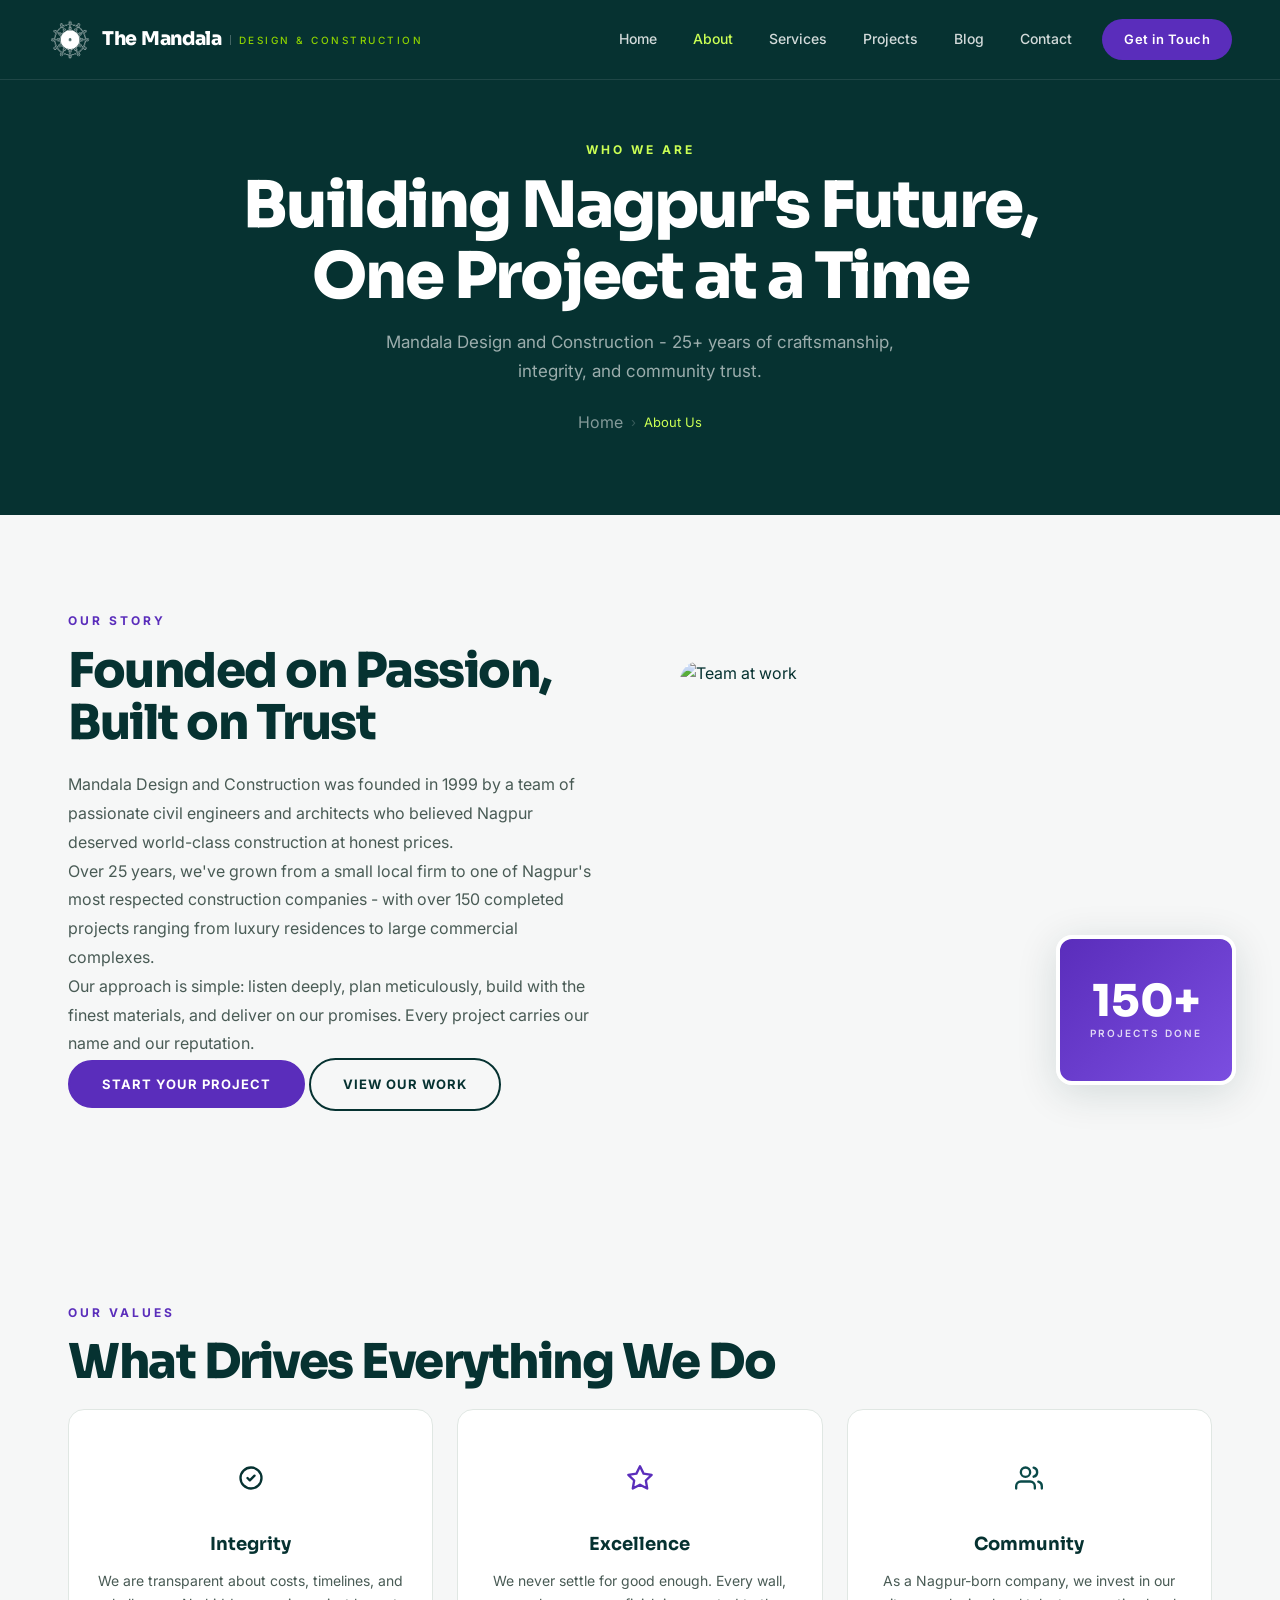
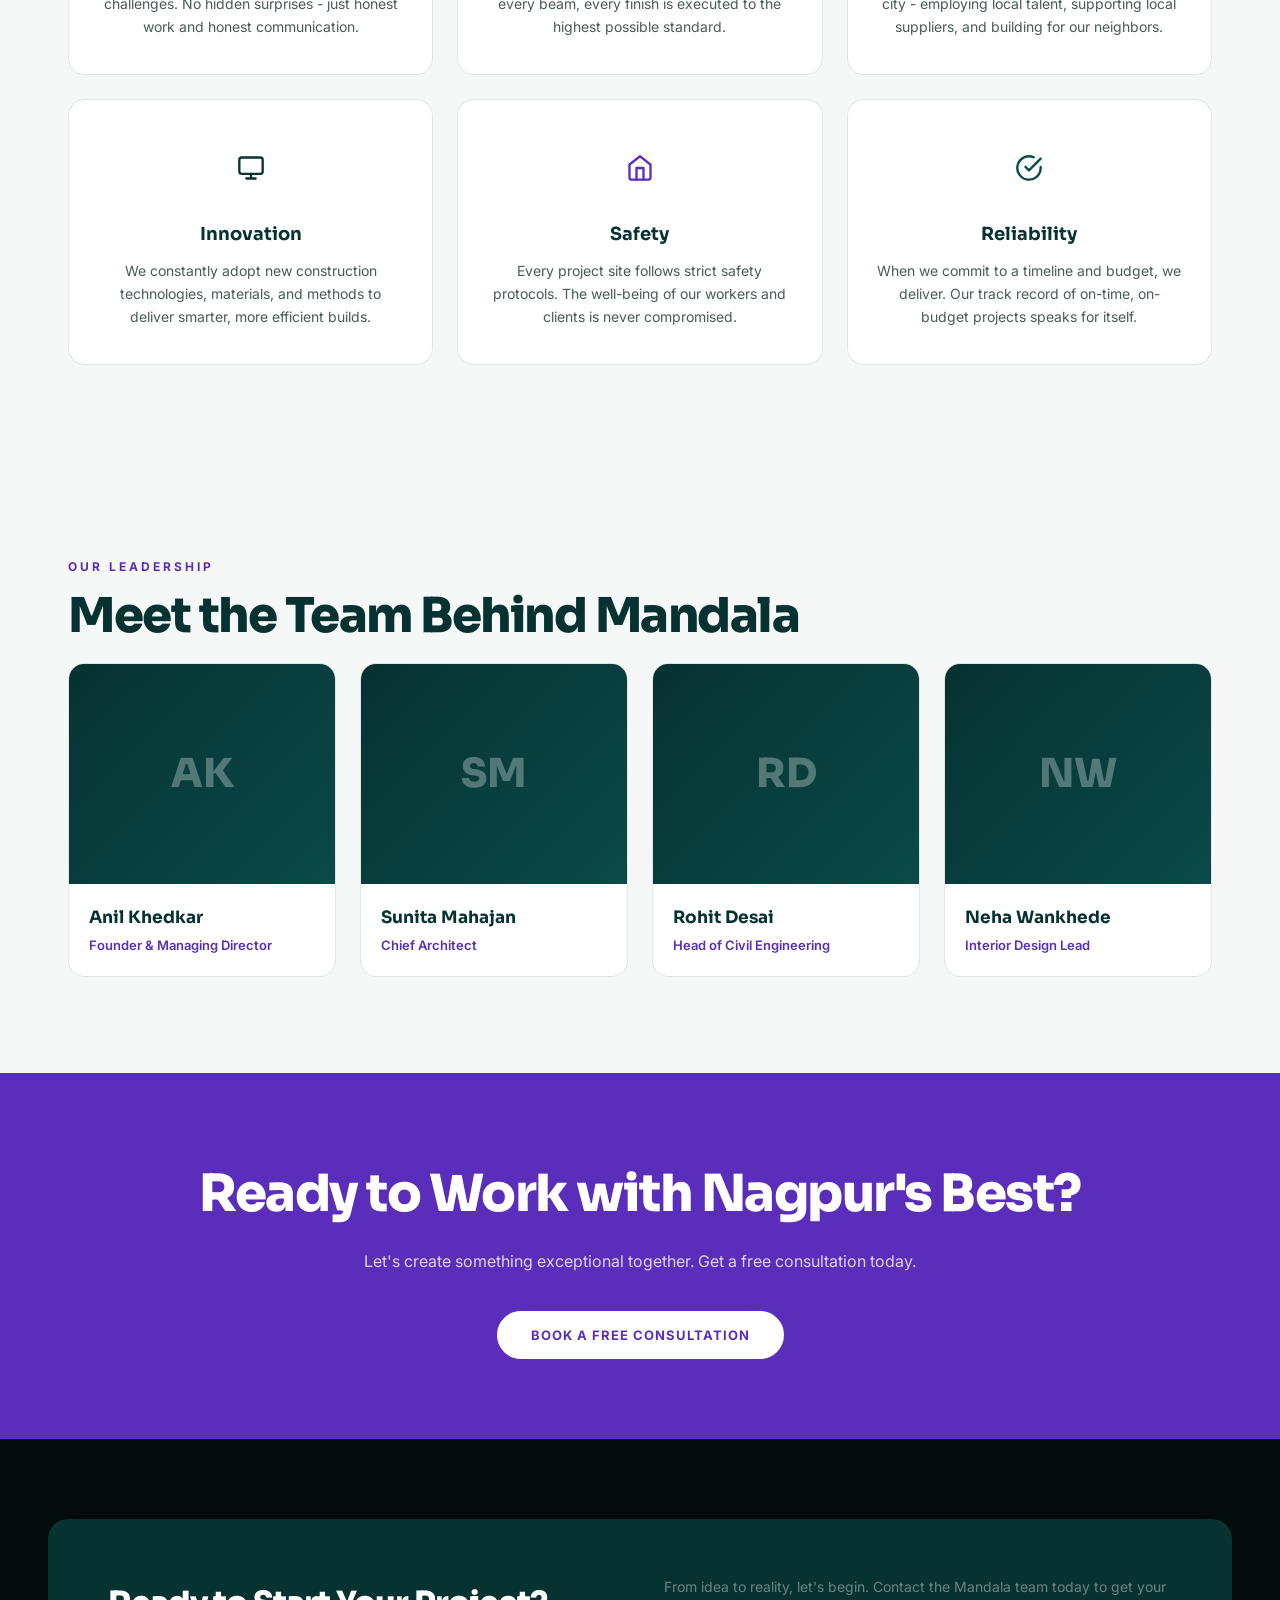
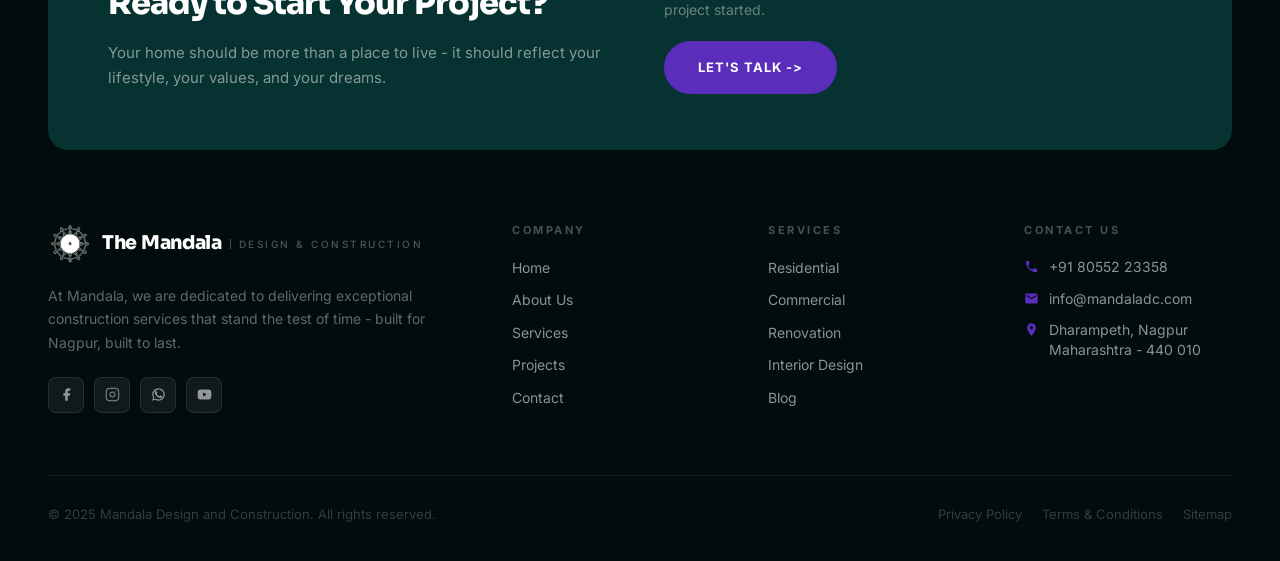
==== commit d7eb5da8: "changes" ====
--- a/about.html
+++ b/about.html
@@ -1,4 +1,4 @@
-﻿<!DOCTYPE html>
+<!DOCTYPE html>
 <html lang="en">
 <head>
 <meta charset="UTF-8">
@@ -9,15 +9,128 @@
 <link rel="stylesheet" href="./css/style.css">
 <link rel="stylesheet" href="./css/responsive.css">
 <title>About - The Mandala Design and Construction</title>
-<script defer src="./js/utils.js"></script>
-<script defer src="./js/main.js"></script>
+<script src="./js/utils.js"></script>
+<script src="./js/main.js"></script>
+
+<style>
+  .mobile-nav {
+    display: flex;
+    flex-direction: column;
+    align-items: center;
+    justify-content: flex-start;
+    gap: 8px;
+    position: fixed;
+    inset: 0;
+    background: #063231;
+    z-index: 600;
+    padding: 100px 24px 40px;
+    transform: translateX(100%);
+    transition: transform 0.35s cubic-bezier(0.4, 0, 0.2, 1);
+    overflow-y: auto;
+  }
+  .mobile-nav.open {
+    transform: translateX(0);
+  }
+  .mobile-nav-link, .mobile-nav-cta {
+    display: block;
+    width: 100%;
+    max-width: 100%;
+    text-align: center;
+    padding: 16px 24px;
+    font-size: 17px;
+    font-weight: 600;
+    color: #ffffff;
+    text-decoration: none;
+    border-radius: 8px;
+    transition: background 0.2s, color 0.2s;
+  }
+  .mobile-nav-link:hover {
+    background: rgba(255,255,255,0.08);
+  }
+  .mobile-nav-link.active {
+    color: #8ed300;
+    background: rgba(142,211,0,0.1);
+  }
+  .mobile-nav-cta {
+    margin-top: 16px;
+    background: #8ed300;
+    color: #063231 !important;
+    font-weight: 700;
+  }
+  .mobile-nav-cta:hover {
+    background: #a0e800;
+  }
+  .mobile-toggle {
+    display: none;
+    flex-direction: column;
+    justify-content: center;
+    align-items: center;
+    gap: 5px;
+    width: 44px;
+    height: 44px;
+    background: none;
+    border: none;
+    cursor: pointer;
+    padding: 8px;
+    z-index: 601;
+    position: relative;
+  }
+  .mobile-toggle span {
+    display: block;
+    width: 24px;
+    height: 2px;
+    background: #ffffff;
+    border-radius: 2px;
+    transition: transform 0.3s ease, opacity 0.3s ease;
+    transform-origin: center;
+  }
+  .mobile-toggle.open span:nth-child(1) {
+    transform: translateY(7px) rotate(45deg);
+  }
+  .mobile-toggle.open span:nth-child(2) {
+    opacity: 0;
+    transform: scaleX(0);
+  }
+  .mobile-toggle.open span:nth-child(3) {
+    transform: translateY(-7px) rotate(-45deg);
+  }
+  @media (max-width: 768px) {
+    .mobile-toggle {
+      display: flex !important;
+    }
+    .nav-links {
+      display: none !important;
+    }
+  }
+</style>
 </head>
 <body data-page="about">
+<script>
+(function() {
+  const toggle = document.getElementById('mobileToggle');
+  const menu = document.getElementById('mobileNav');
+  if (toggle && menu) {
+    toggle.addEventListener('click', function(e) {
+      e.preventDefault();
+      toggle.classList.toggle('open');
+      menu.classList.toggle('open');
+      document.body.style.overflow = menu.classList.contains('open') ? 'hidden' : '';
+    });
+    document.querySelectorAll('[data-close-mobile]').forEach(function(link) {
+      link.addEventListener('click', function() {
+        toggle.classList.remove('open');
+        menu.classList.remove('open');
+        document.body.style.overflow = '';
+      });
+    });
+  }
+})();
+</script>
 <nav id="navbar">
   <div class="nav-inner">
     <a class="mandala-logo" href="./index.html" aria-label="The Mandala home">
       <div class="logo-icon">
-        <img src="./images/image.png" alt="The Mandala logo">
+        <img src="./images/npLogo.png" alt="The Mandala logo">
       </div>
       <div class="logo-text-block">
         <span class="logo-name">The Mandala</span>
@@ -196,7 +309,7 @@
       <div class="footer-brand">
         <a class="mandala-logo" href="./index.html" aria-label="The Mandala home">
           <div class="logo-icon">
-            <img src="./images/image.png" alt="The Mandala logo">
+            <img src="./images/npLogo.png" alt="The Mandala logo">
           </div>
           <div class="logo-text-block">
             <span class="logo-name">The Mandala</span>
--- a/css/style.css
+++ b/css/style.css
@@ -1,4 +1,4 @@
-﻿/* ===== CSS VARIABLES ===== */
+/* ===== CSS VARIABLES ===== */
 :root {
   --primary: #063231;
   --primary-light: #0a4a49;
@@ -82,37 +82,55 @@
 .mandala-logo {
   display: flex;
   align-items: center;
-  gap: 12px;
+  gap: 10px;
   cursor: pointer;
   transition: opacity 0.2s;
+  text-decoration: none;
 }
 .mandala-logo:hover { opacity: 0.9; }
 .logo-icon {
-  width: 52px; height: 52px;
-  background: white;
-  border-radius: 14px;
-  display: flex; align-items: center; justify-content: center;
+  width: 44px;
+  height: 44px;
+  background: transparent;
+  border-radius: 0;
+  display: flex;
+  align-items: center;
+  justify-content: center;
   flex-shrink: 0;
   transition: transform 0.2s;
-  box-shadow: 0 8px 24px rgba(8,18,18,0.16);
-}
-.mandala-logo:hover .logo-icon { transform: rotate(-5deg); }
+  box-shadow: none;
+}
+.mandala-logo:hover .logo-icon { transform: rotate(-10deg); }
 .logo-icon svg { width: 36px; height: 36px; }
-.logo-text-block { display: flex; flex-direction: column; line-height: 1; }
+.logo-icon img {
+  width: 44px;
+  height: 44px;
+  object-fit: contain;
+  filter: brightness(0) invert(1);
+}
+.logo-text-block {
+  display: flex;
+  flex-direction: row;
+  align-items: center;
+  gap: 8px;
+  white-space: nowrap;
+  line-height: 1;
+}
 .logo-name {
   font-family: 'Sora', sans-serif;
   font-weight: 800;
-  font-size: 20px;
+  font-size: 19px;
   color: #fff;
-  letter-spacing: -0.5px;
+  letter-spacing: -0.3px;
 }
 .logo-tagline {
-  font-size: 9px;
-  font-weight: 400;
-  color: rgba(255,255,255,0.55);
+  font-size: 10px;
+  font-weight: 500;
+  color: #8ed300;
   letter-spacing: 2.5px;
   text-transform: uppercase;
-  margin-top: 3px;
+  border-left: 1px solid rgba(255,255,255,0.25);
+  padding-left: 8px;
 }
 .nav-links {
   display: flex;
@@ -172,7 +190,6 @@
 
 /* Mobile menu */
 .mobile-nav {
-  display: none;
   position: fixed;
   inset: 0;
   background: var(--primary);
@@ -181,8 +198,14 @@
   align-items: center;
   justify-content: center;
   gap: 8px;
-}
-.mobile-nav.open { display: flex; }
+  display: none;
+  opacity: 0;
+  transition: opacity 0.3s ease;
+}
+.mobile-nav.open { 
+  display: flex !important; 
+  opacity: 1;
+}
 .mobile-nav-link {
   font-family: 'Sora', sans-serif;
   font-size: 28px;
@@ -703,7 +726,7 @@
 .svc-feature svg { fill: none; stroke: var(--accent); stroke-width: 2.5; width: 16px; height: 16px; flex-shrink: 0; }
 .process-grid { display: grid; grid-template-columns: repeat(4, 1fr); gap: 24px; }
 .process-step { text-align: center; padding: 32px 20px; background: white; border-radius: 16px; border: 1px solid var(--border); position: relative; }
-.process-step::after { content: 'â†’'; position: absolute; right: -18px; top: 50%; transform: translateY(-50%); color: var(--border); font-size: 24px; font-weight: 300; }
+.process-step::after { content: '→'; position: absolute; right: -18px; top: 50%; transform: translateY(-50%); color: var(--border); font-size: 24px; font-weight: 300; }
 .process-step:last-child::after { display: none; }
 .step-num { font-family: 'Sora', sans-serif; font-weight: 800; font-size: 48px; color: var(--off-white); margin-bottom: 12px; }
 .process-step h4 { font-family: 'Sora', sans-serif; font-weight: 700; font-size: 16px; color: var(--primary); margin-bottom: 8px; }
@@ -868,196 +891,83 @@
   object-fit: contain;
 }
 .footer-brand .mandala-logo {
-  cursor: default;
-  margin-bottom: 0;
-}
-.button-row {
-  margin-top: 32px;
-  display: flex;
-  gap: 14px;
-  flex-wrap: wrap;
-}
-.section-cta-center {
-  text-align: center;
-  margin-top: 48px;
-}
-.section-copy-compact {
-  font-size: 15px;
-  color: var(--text-muted);
-  line-height: 1.7;
-  margin-bottom: 20px;
-  max-width: 300px;
-}
-.section-body-spaced {
-  margin-bottom: 20px;
-}
-.section-white {
-  background: white;
-  padding: 80px 0;
-}
-.section-shell-tight {
-  padding-top: 0;
-  padding-bottom: 0;
-}
-.section-shell-narrow {
-  max-width: 800px;
-}
-.section-heading-center {
-  text-align: center;
-  margin-bottom: 48px;
-}
-.section-heading-center-wide {
-  text-align: center;
-  margin-bottom: 56px;
-}
-.section-heading-center-compact {
-  text-align: center;
-  margin-bottom: 40px;
-}
-.about-img-main--home {
-  height: 400px;
-  border-radius: 20px;
-  object-fit: cover;
-}
-.about-img-main--about {
-  height: 420px;
-  border-radius: 20px;
-  object-fit: cover;
-}
-.value-icon--primary {
-  background: rgba(6, 50, 49, 0.08);
-}
-.value-icon--accent {
-  background: var(--accent-soft);
-}
-.value-icon--lime {
-  background: rgba(203, 255, 84, 0.25);
-}
-.team-photo--sunita {
-  background: linear-gradient(135deg, #4a2a10, #7a4a20);
-}
-.team-photo--rohit {
-  background: linear-gradient(135deg, #1a1a3a, #2a2a5a);
-}
-.team-photo--neha {
-  background: linear-gradient(135deg, #1a2a1a, #2a4a2a);
-}
-.testi-avatar--primary {
-  background: var(--primary);
-}
-.testi-avatar--accent {
-  background: var(--accent);
-}
-.testi-avatar--light {
-  background: var(--primary-light);
-}
-.svc-card--residential {
-  background-image: url('https://images.unsplash.com/photo-1560518883-ce09059eeffa?w=600&q=80');
-}
-.svc-card--commercial {
-  background-image: url('https://images.unsplash.com/photo-1486406146926-c627a92ad1ab?w=600&q=80');
-}
-.svc-card--renovation {
-  background-image: url('https://images.unsplash.com/photo-1581858726788-75bc0f6a952d?w=600&q=80');
-}
-.svc-img--residential {
-  background-image: url('https://images.unsplash.com/photo-1560518883-ce09059eeffa?w=600&q=80');
-}
-.svc-img--commercial {
-  background-image: url('https://images.unsplash.com/photo-1486406146926-c627a92ad1ab?w=600&q=80');
-}
-.svc-img--renovation {
-  background-image: url('https://images.unsplash.com/photo-1581858726788-75bc0f6a952d?w=600&q=80');
-}
-.svc-img--interior {
-  background-image: url('https://images.unsplash.com/photo-1555041469-a586c61ea9bc?w=600&q=80');
-}
-.proj-card--villa {
-  background-image: url('https://images.unsplash.com/photo-1613490493576-7fde63acd811?w=800&q=80');
-}
-.proj-card--office {
-  background-image: url('https://images.unsplash.com/photo-1486325212027-8081e485255e?w=800&q=80');
-}
-.proj-card--reno {
-  background-image: url('https://images.unsplash.com/photo-1600585154340-be6161a56a0c?w=800&q=80');
-}
-.proj-card--itpark {
-  background-image: url('https://images.unsplash.com/photo-1497366216548-37526070297c?w=800&q=80');
-}
-.proj-all-img--villa {
-  background-image: url('https://images.unsplash.com/photo-1613490493576-7fde63acd811?w=600&q=80');
-}
-.proj-all-img--tower {
-  background-image: url('https://images.unsplash.com/photo-1486325212027-8081e485255e?w=600&q=80');
-}
-.proj-all-img--bungalow {
-  background-image: url('https://images.unsplash.com/photo-1600585154340-be6161a56a0c?w=600&q=80');
-}
-.proj-all-img--midc {
-  background-image: url('https://images.unsplash.com/photo-1497366216548-37526070297c?w=600&q=80');
-}
-.proj-all-img--family {
-  background-image: url('https://images.unsplash.com/photo-1564013799919-ab600027ffc6?w=600&q=80');
-}
-.proj-all-img--penthouse {
-  background-image: url('https://images.unsplash.com/photo-1555041469-a586c61ea9bc?w=600&q=80');
-}
-.proj-all-img--retail {
-  background-image: url('https://images.unsplash.com/photo-1556742049-0cfed4f6a45d?w=600&q=80');
-}
-.proj-all-img--restaurant {
-  background-image: url('https://images.unsplash.com/photo-1556909114-f6e7ad7d3136?w=600&q=80');
-}
-.proj-all-img--apartment {
-  background-image: url('https://images.unsplash.com/photo-1583608205776-bfd35f0d9f83?w=600&q=80');
-}
-.project-chip {
-  position: absolute;
-  top: 12px;
-  left: 12px;
-  color: white;
+  display: flex;
+  align-items: center;
+  gap: 10px;
+  cursor: pointer;
+  transition: opacity 0.2s;
+  text-decoration: none;
+}
+.mandala-logo:hover { opacity: 0.9; }
+.logo-icon {
+  width: 44px;
+  height: 44px;
+  background: transparent;
+  border-radius: 0;
+  display: flex;
+  align-items: center;
+  justify-content: center;
+  flex-shrink: 0;
+  transition: transform 0.2s;
+  box-shadow: none;
+}
+.mandala-logo:hover .logo-icon { transform: rotate(-10deg); }
+.logo-icon svg { width: 36px; height: 36px; }
+.logo-icon img {
+  width: 44px;
+  height: 44px;
+  object-fit: contain;
+  filter: brightness(0) invert(1);
+}
+.logo-text-block {
+  display: flex;
+  flex-direction: row;
+  align-items: center;
+  gap: 8px;
+  white-space: nowrap;
+  line-height: 1;
+}
+.logo-name {
+  font-family: 'Sora', sans-serif;
+  font-weight: 800;
+  font-size: 19px;
+  color: #fff;
+  letter-spacing: -0.3px;
+}
+.logo-tagline {
   font-size: 10px;
-  font-weight: 700;
-  letter-spacing: 1px;
+  font-weight: 500;
+  color: #8ed300;
+  letter-spacing: 2.5px;
   text-transform: uppercase;
-  padding: 4px 10px;
-  border-radius: 20px;
-}
-.project-chip--residential {
-  background: var(--accent);
-}
-.project-chip--commercial {
-  background: var(--primary);
-}
-.project-chip--renovation {
-  background: #7c3aed;
-}
-.project-chip--interior {
-  background: #0891b2;
-}
-.blog-img--construction {
-  background-image: url('https://images.unsplash.com/photo-1504307651254-35680f356dfd?w=600&q=80');
-}
-.blog-img--interior {
-  background-image: url('https://images.unsplash.com/photo-1555041469-a586c61ea9bc?w=600&q=80');
-}
-.blog-img--renovation {
-  background-image: url('https://images.unsplash.com/photo-1581858726788-75bc0f6a952d?w=600&q=80');
-}
-.blog-img--vastu {
-  background-image: url('https://images.unsplash.com/photo-1560518883-ce09059eeffa?w=600&q=80');
-}
-.blog-img--materials {
-  background-image: url('https://images.unsplash.com/photo-1486325212027-8081e485255e?w=600&q=80');
-}
-.blog-img--commercial {
-  background-image: url('https://images.unsplash.com/photo-1497366216548-37526070297c?w=600&q=80');
-}
-.process-step .step-num {
-  color: var(--lime);
-}
-.faq-q {
-  width: 100%;
-  text-align: left;
-}
-
+  border-left: 1px solid rgba(255,255,255,0.25);
+  padding-left: 8px;
+}
+
+
+/* ===== PROJECT CARD IMAGES ===== */
+.proj-all-img--villa { background-image: url('https://images.unsplash.com/photo-1600596542815-ffad4c1539a9?w=600&q=80'); }
+.proj-all-img--tower { background-image: url('https://images.unsplash.com/photo-1486325212027-8081e485255e?w=600&q=80'); }
+.proj-all-img--bungalow { background-image: url('https://images.unsplash.com/photo-1568605114967-8130f3a36994?w=600&q=80'); }
+.proj-all-img--midc { background-image: url('https://images.unsplash.com/photo-1497366216548-37526070297c?w=600&q=80'); }
+.proj-all-img--family { background-image: url('https://images.unsplash.com/photo-1570129477492-45c003edd2be?w=600&q=80'); }
+.proj-all-img--penthouse { background-image: url('https://images.unsplash.com/photo-1618221195710-dd6b41faaea6?w=600&q=80'); }
+.proj-all-img--retail { background-image: url('https://images.unsplash.com/photo-1555529669-e69e7aa0ba9a?w=600&q=80'); }
+.proj-all-img--restaurant { background-image: url('https://images.unsplash.com/photo-1517248135467-4c7edcad34c4?w=600&q=80'); }
+.proj-all-img--apartment { background-image: url('https://images.unsplash.com/photo-1545324418-cc1a3fa10c00?w=600&q=80'); }
+
+/* ===== BLOG CARD IMAGES ===== */
+.blog-img { height: 200px; background-size: cover; background-position: center; border-radius: 12px 12px 0 0; }
+.blog-img--construction { background-image: url('https://images.unsplash.com/photo-1504307651254-35680f356dfd?w=600&q=80'); }
+.blog-img--interior { background-image: url('https://images.unsplash.com/photo-1618221195710-dd6b41faaea6?w=600&q=80'); }
+.blog-img--renovation { background-image: url('https://images.unsplash.com/photo-1581578731548-c64695cc6952?w=600&q=80'); }
+.blog-img--vastu { background-image: url('https://images.unsplash.com/photo-1600585154340-be6161a56a0c?w=600&q=80'); }
+.blog-img--materials { background-image: url('https://images.unsplash.com/photo-1518709268805-4e9042af9f23?w=600&q=80'); }
+.blog-img--commercial { background-image: url('https://images.unsplash.com/photo-1486325212027-8081e485255e?w=600&q=80'); }
+
+/* ===== SERVICE CARD IMAGES ===== */
+.svc-img { height: 220px; background-size: cover; background-position: center; position: relative; }
+.svc-img--residential { background-image: url('https://images.unsplash.com/photo-1600596542815-ffad4c1539a9?w=600&q=80'); }
+.svc-img--commercial { background-image: url('https://images.unsplash.com/photo-1497366216548-37526070297c?w=600&q=80'); }
+.svc-img--renovation { background-image: url('https://images.unsplash.com/photo-1581578731548-c64695cc6952?w=600&q=80'); }
+.svc-img--interior { background-image: url('https://images.unsplash.com/photo-1618221195710-dd6b41faaea6?w=600&q=80'); }
--- a/css/responsive.css
+++ b/css/responsive.css
@@ -1,4 +1,4 @@
-﻿/* ===== RESPONSIVE ===== */
+/* ===== RESPONSIVE ===== */
 @media (max-width: 1100px) {
   .team-grid { grid-template-columns: repeat(3, 1fr); }
   .grid-4 { grid-template-columns: repeat(2, 1fr); }
@@ -25,8 +25,8 @@
 }
 @media (max-width: 768px) {
   .nav-inner { padding: 0 20px; height: 68px; }
-  .nav-links { display: none; }
-  .mobile-toggle { display: flex; }
+  .nav-links { display: none !important; }
+  .mobile-toggle { display: flex !important; z-index: 601; position: relative; }
   .section { padding: 56px 20px; }
   .section-sm { padding: 40px 20px; }
   .section-full { padding: 56px 0; }
@@ -73,3 +73,93 @@
   .modal-box { padding: 28px 20px; }
 }
 
+
+/* ===== MOBILE LOGO FIX ===== */
+@media (max-width: 768px) {
+  .mandala-logo {
+    gap: 7px;
+  }
+  .logo-icon {
+    width: 34px;
+    height: 34px;
+  }
+  .logo-icon img {
+    width: 34px;
+    height: 34px;
+  }
+  .logo-name {
+    font-size: 15px;
+  }
+  .logo-tagline {
+    font-size: 8px;
+    letter-spacing: 1.5px;
+    padding-left: 6px;
+  }
+}
+
+
+
+
+/* ===== MOBILE LOGO FULL NAME FIX ===== */
+@media (max-width: 480px) {
+  .nav-inner {
+    padding: 0 12px;
+  }
+  .mandala-logo {
+    gap: 6px;
+    max-width: calc(100% - 60px);
+  }
+  .logo-icon {
+    width: 28px;
+    height: 28px;
+    flex-shrink: 0;
+  }
+  .logo-icon img {
+    width: 28px;
+    height: 28px;
+  }
+  .logo-text-block {
+    flex-direction: column;
+    align-items: flex-start;
+    gap: 1px;
+  }
+  .logo-name {
+    font-size: 14px;
+    letter-spacing: 0;
+  }
+  .logo-tagline {
+    display: block !important;
+    font-size: 7px;
+    letter-spacing: 1px;
+    border-left: none;
+    padding-left: 0;
+    color: #8ed300;
+  }
+}
+
+/* ===== iPHONE / LARGE MOBILE ONE LINE FIX ===== */
+@media (min-width: 361px) and (max-width: 768px) {
+  .logo-text-block {
+    flex-direction: row !important;
+    align-items: center !important;
+    gap: 7px !important;
+  }
+  .logo-tagline {
+    display: block !important;
+    font-size: 8px !important;
+    letter-spacing: 1.5px !important;
+    border-left: 1px solid rgba(255,255,255,0.25) !important;
+    padding-left: 7px !important;
+  }
+  .logo-name {
+    font-size: 15px !important;
+  }
+  .logo-icon {
+    width: 32px !important;
+    height: 32px !important;
+  }
+  .logo-icon img {
+    width: 32px !important;
+    height: 32px !important;
+  }
+}
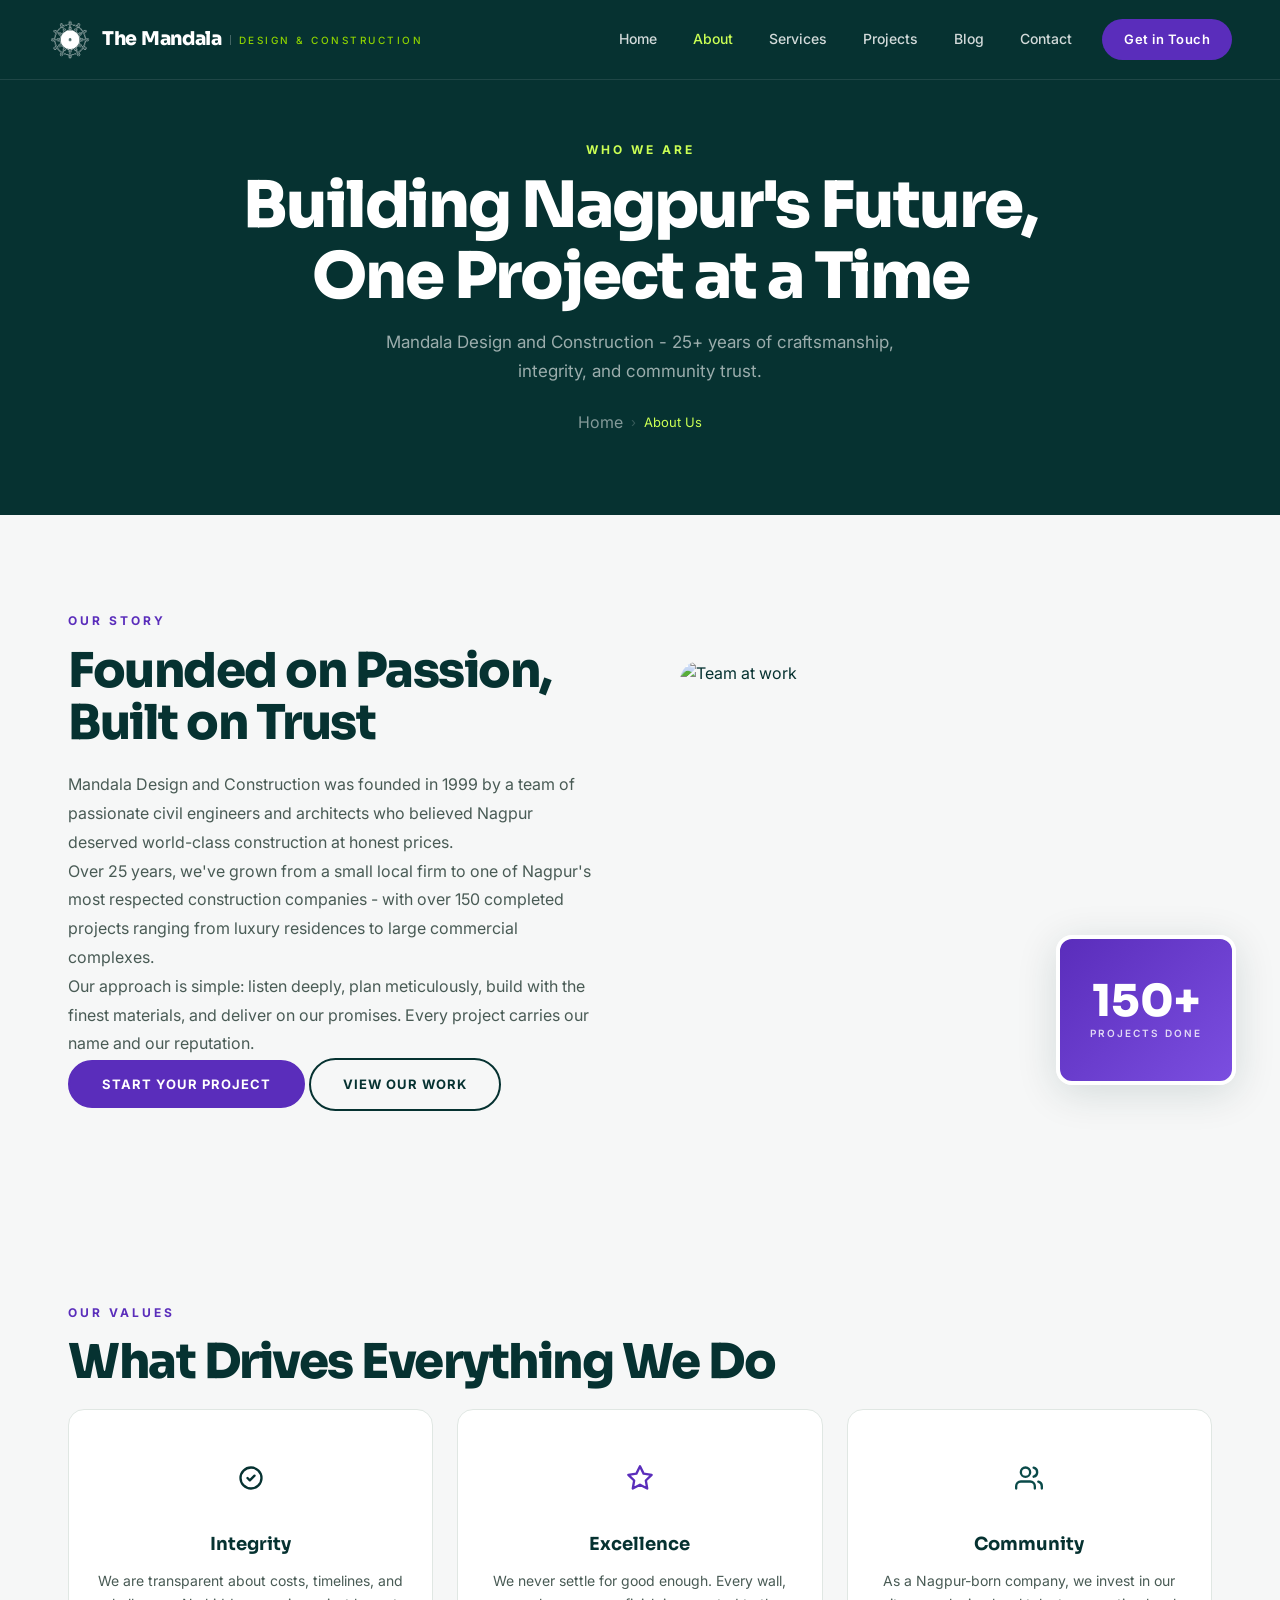
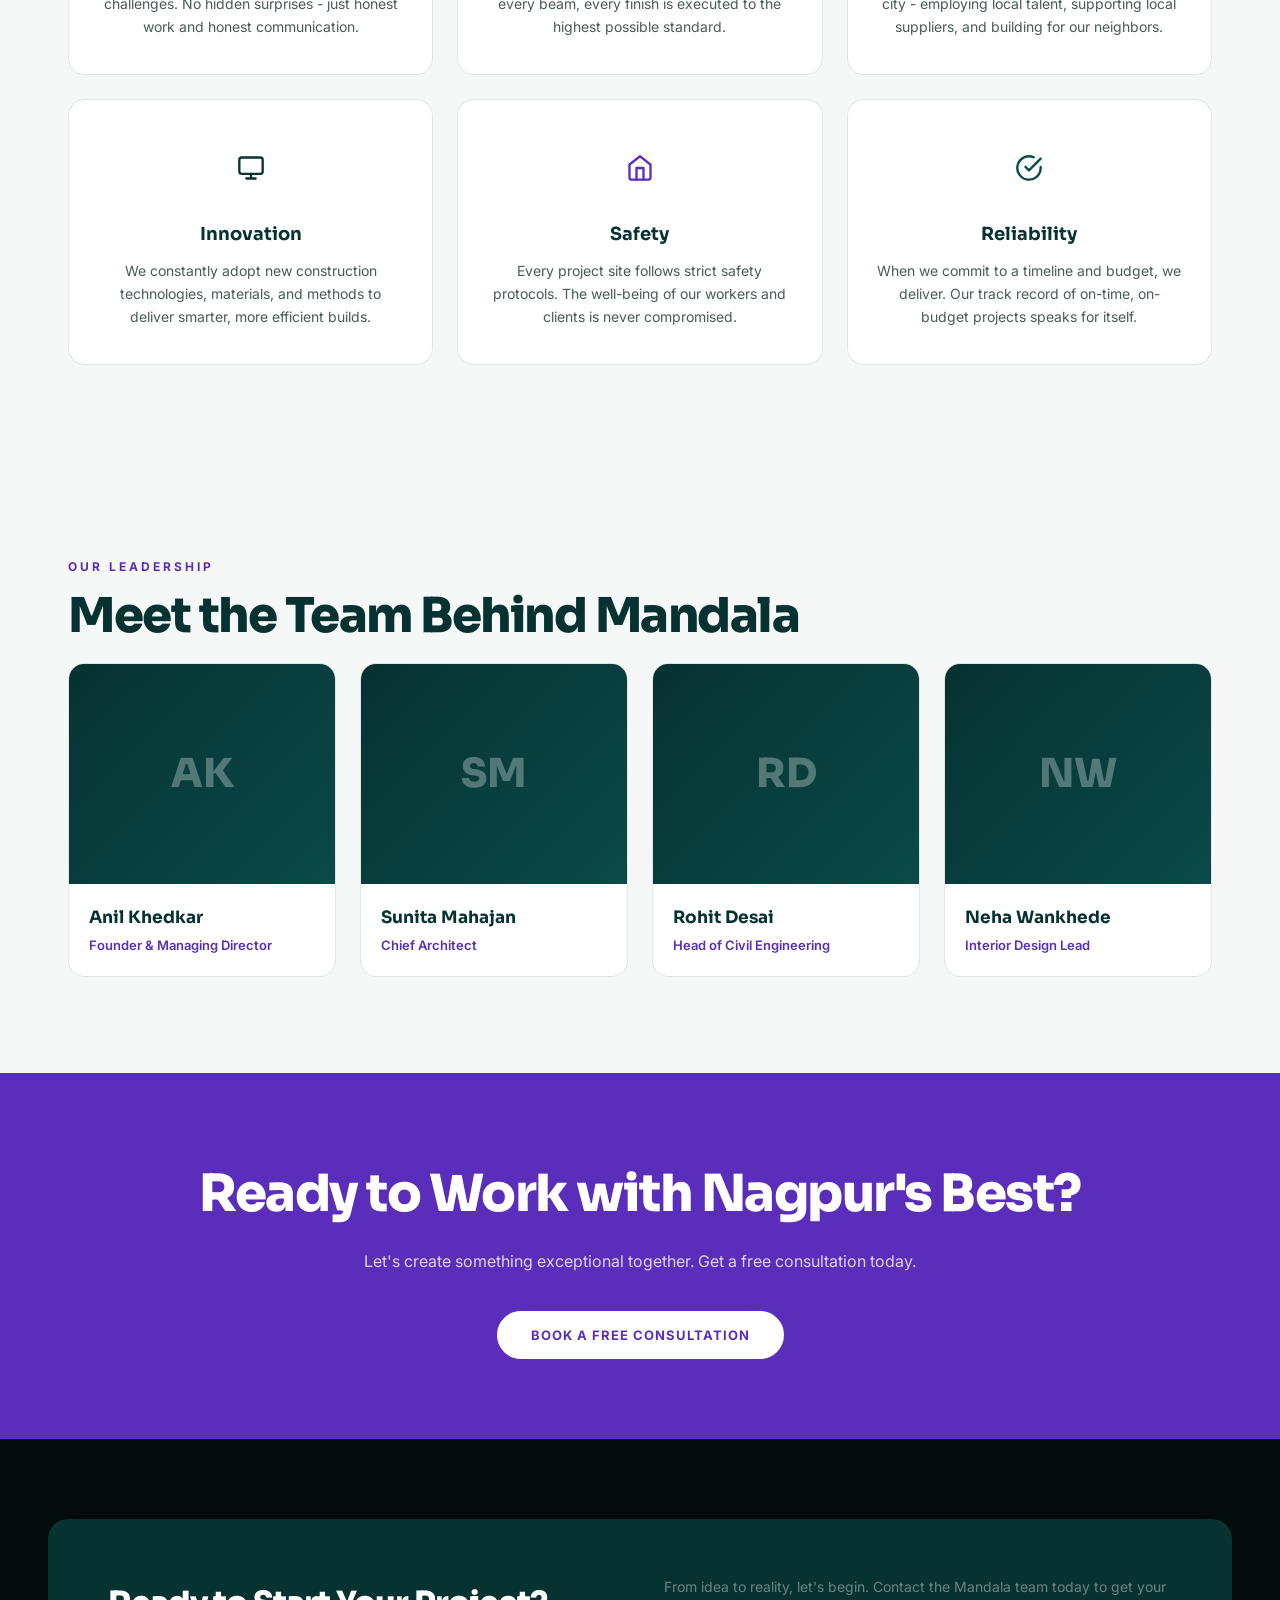
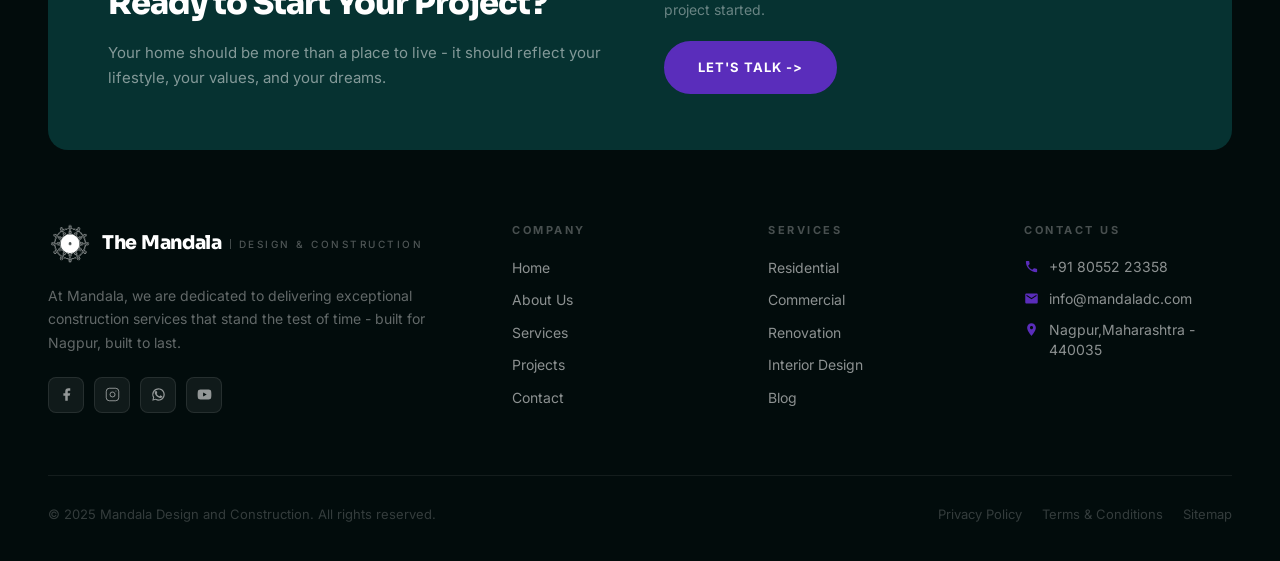
==== commit f09ba4c1: "change" ====
--- a/about.html
+++ b/about.html
@@ -351,7 +351,7 @@
         <h6>Contact Us</h6>
         <div class="footer-contact-row"><svg viewBox="0 0 24 24"><path d="M6.62 10.79c1.44 2.83 3.76 5.14 6.59 6.59l2.2-2.2c.27-.27.67-.36 1.02-.24 1.12.37 2.33.57 3.57.57.55 0 1 .45 1 1V20c0 .55-.45 1-1 1-9.39 0-17-7.61-17-17 0-.55.45-1 1-1h3.5c.55 0 1 .45 1 1 0 1.25.2 2.45.57 3.57.11.35.03.74-.25 1.02l-2.2 2.2z"/></svg><span>+91 80552 23358</span></div>
         <div class="footer-contact-row"><svg viewBox="0 0 24 24"><path d="M20 4H4c-1.1 0-1.99.9-1.99 2L2 18c0 1.1.9 2 2 2h16c1.1 0 2-.9 2-2V6c0-1.1-.9-2-2-2zm0 4l-8 5-8-5V6l8 5 8-5v2z"/></svg><span>info@mandaladc.com</span></div>
-        <div class="footer-contact-row"><svg viewBox="0 0 24 24"><path d="M12 2C8.13 2 5 5.13 5 9c0 5.25 7 13 7 13s7-7.75 7-13c0-3.87-3.13-7-7-7zm0 9.5c-1.38 0-2.5-1.12-2.5-2.5s1.12-2.5 2.5-2.5 2.5 1.12 2.5 2.5-1.12 2.5-2.5 2.5z"/></svg><span>Dharampeth, Nagpur<br>Maharashtra - 440 010</span></div>
+        <div class="footer-contact-row"><svg viewBox="0 0 24 24"><path d="M12 2C8.13 2 5 5.13 5 9c0 5.25 7 13 7 13s7-7.75 7-13c0-3.87-3.13-7-7-7zm0 9.5c-1.38 0-2.5-1.12-2.5-2.5s1.12-2.5 2.5-2.5 2.5 1.12 2.5 2.5-1.12 2.5-2.5 2.5z"/></svg><span>Nagpur,Maharashtra - 440035</span></div>
       </div>
     </div>
 
--- a/css/responsive.css
+++ b/css/responsive.css
@@ -163,3 +163,34 @@
     height: 32px !important;
   }
 }
+
+/* ===== VERY SMALL SCREEN LOGO FIX (< 360px) ===== */
+@media (max-width: 360px) {
+  .logo-text-block {
+    flex-direction: row !important;
+    align-items: center !important;
+    gap: 5px !important;
+  }
+  .logo-tagline {
+    display: block !important;
+    font-size: 7px !important;
+    letter-spacing: 1px !important;
+    border-left: 1px solid rgba(255,255,255,0.25) !important;
+    padding-left: 5px !important;
+  }
+  .logo-name {
+    font-size: 13px !important;
+    letter-spacing: 0 !important;
+  }
+  .logo-icon {
+    width: 26px !important;
+    height: 26px !important;
+  }
+  .logo-icon img {
+    width: 26px !important;
+    height: 26px !important;
+  }
+  .mandala-logo {
+    gap: 5px !important;
+  }
+}
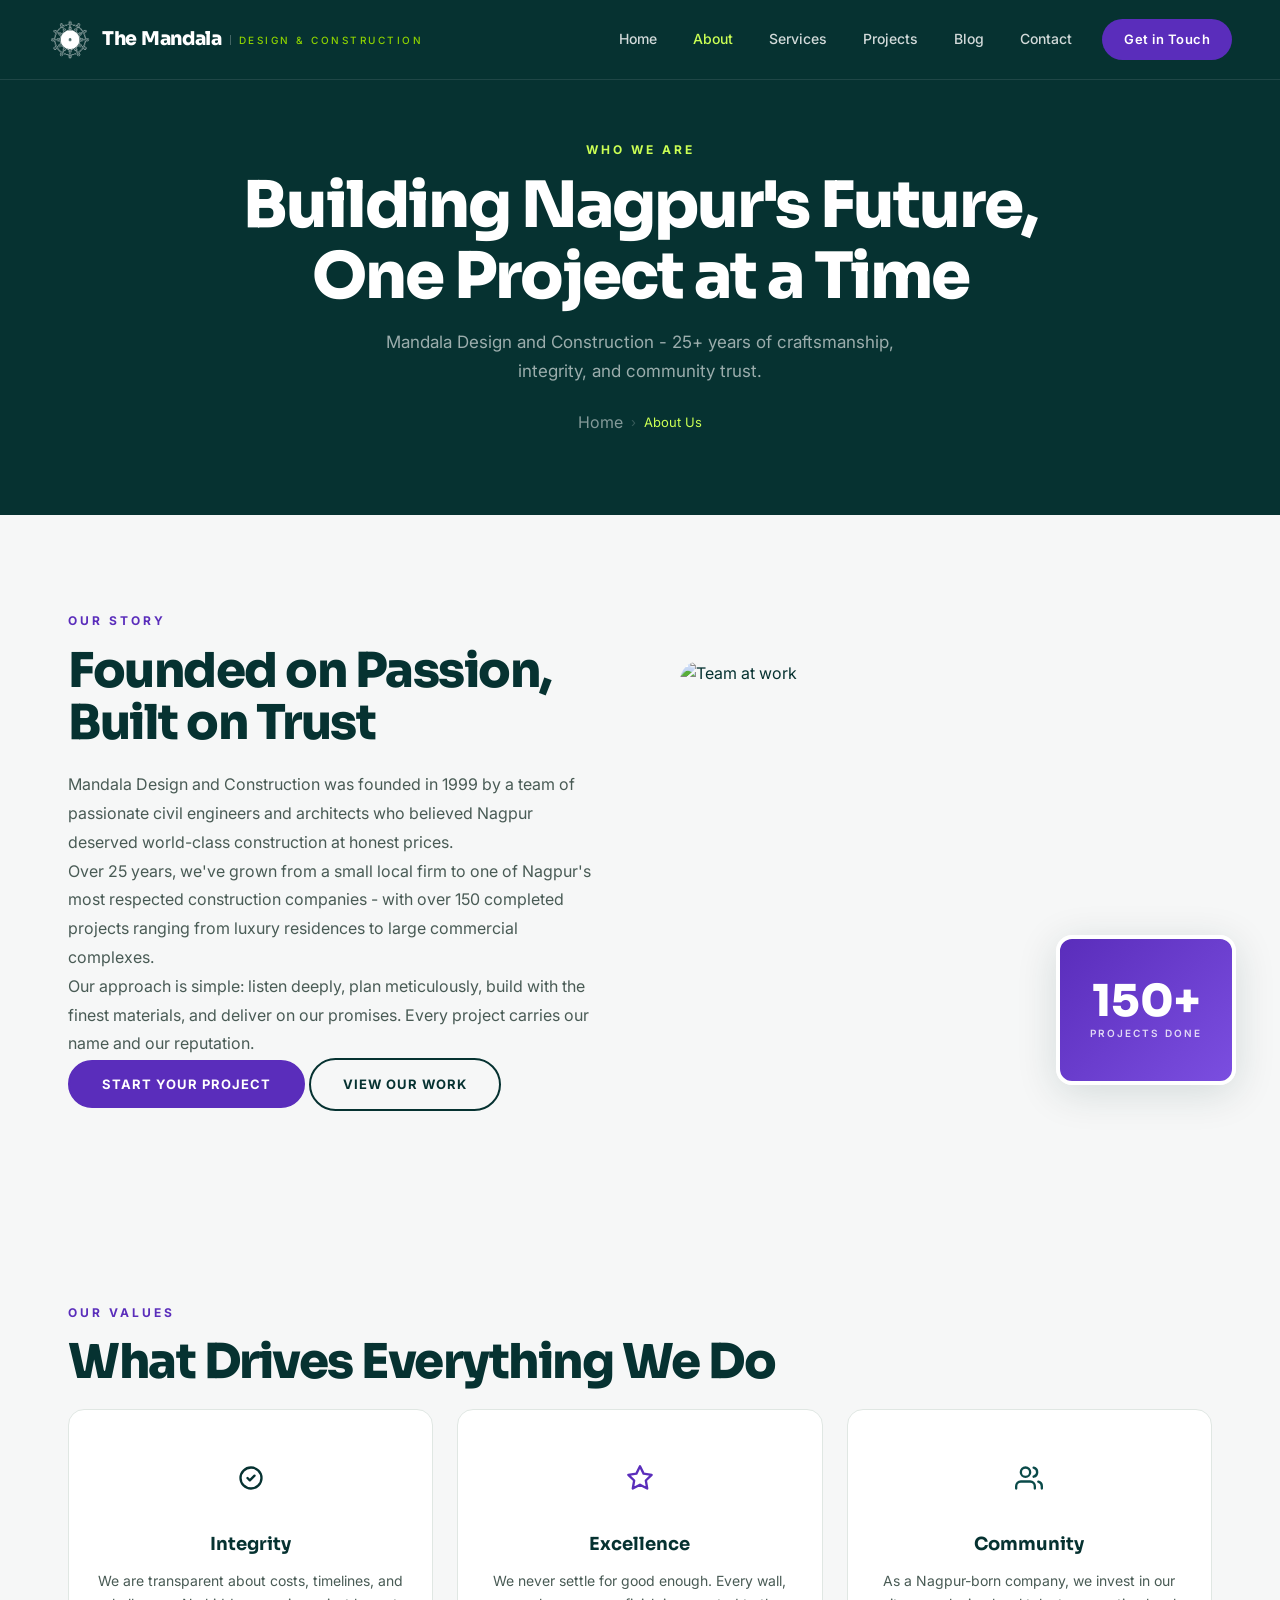
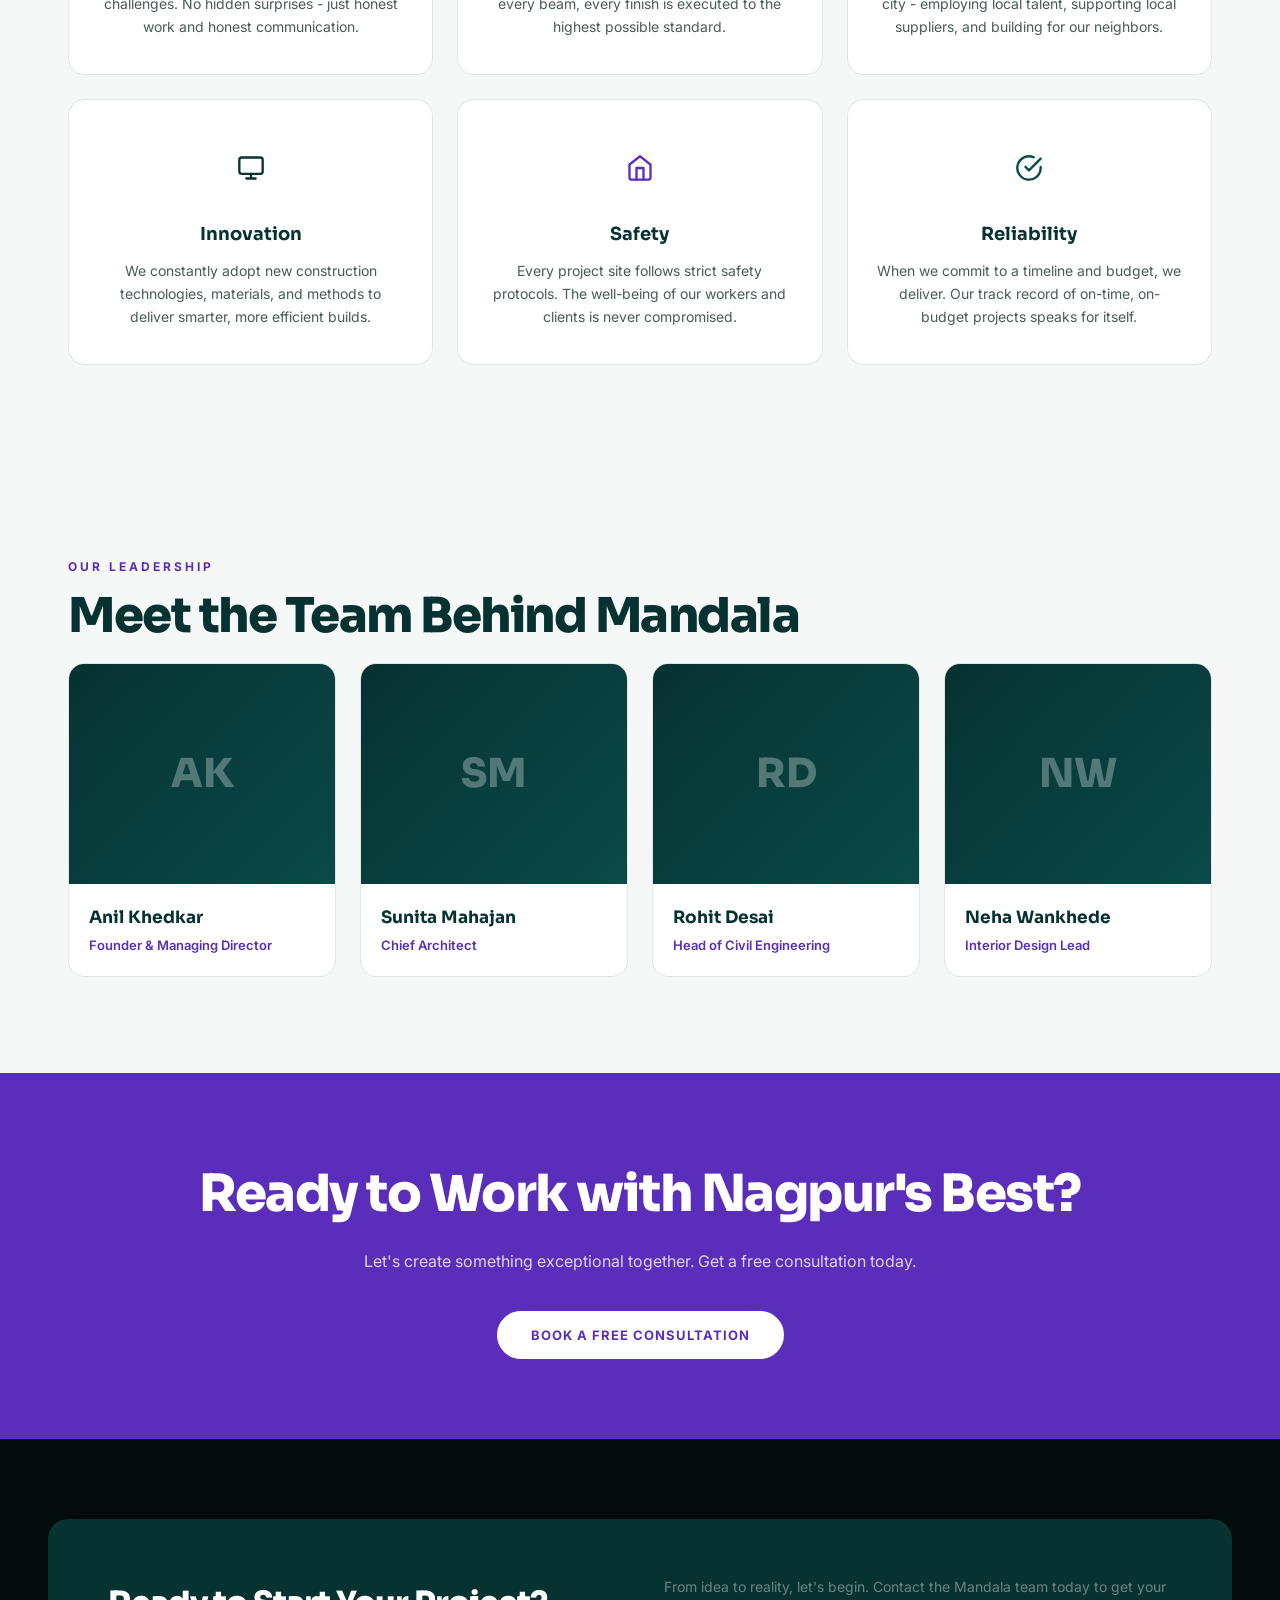
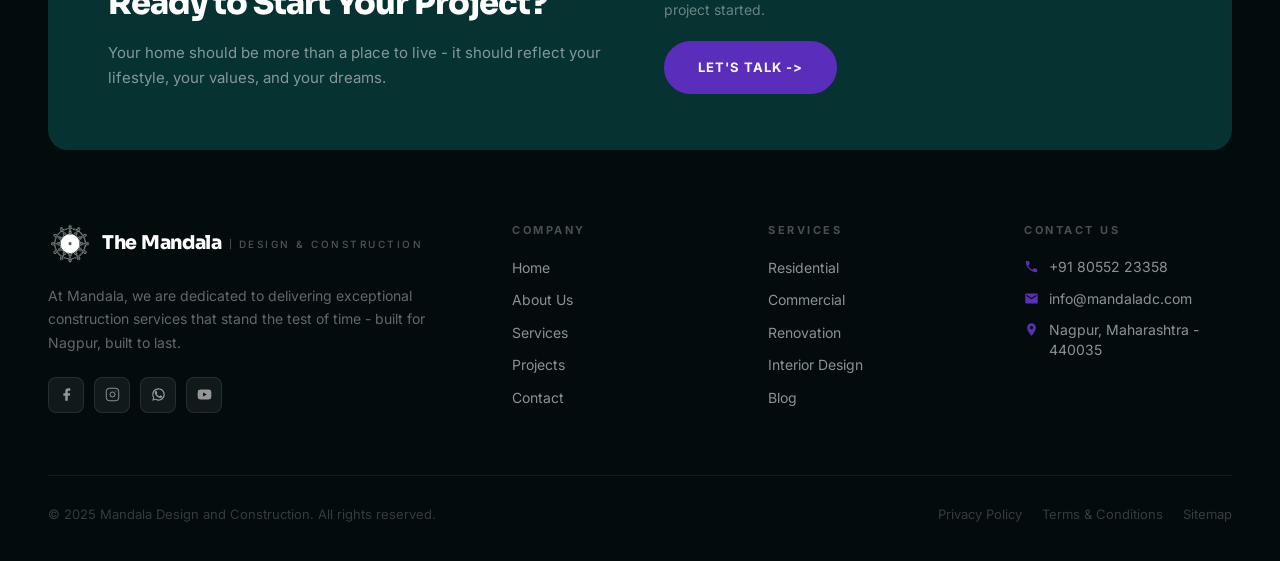
==== commit c14ae2fe: "change" ====
--- a/about.html
+++ b/about.html
@@ -10,6 +10,7 @@
 <link rel="stylesheet" href="./css/responsive.css">
 <title>About - The Mandala Design and Construction</title>
 <script src="./js/utils.js"></script>
+<script src="./js/components.js"></script>
 <script src="./js/main.js"></script>
 
 <style>
@@ -105,124 +106,10 @@
 </style>
 </head>
 <body data-page="about">
-<script>
-(function() {
-  const toggle = document.getElementById('mobileToggle');
-  const menu = document.getElementById('mobileNav');
-  if (toggle && menu) {
-    toggle.addEventListener('click', function(e) {
-      e.preventDefault();
-      toggle.classList.toggle('open');
-      menu.classList.toggle('open');
-      document.body.style.overflow = menu.classList.contains('open') ? 'hidden' : '';
-    });
-    document.querySelectorAll('[data-close-mobile]').forEach(function(link) {
-      link.addEventListener('click', function() {
-        toggle.classList.remove('open');
-        menu.classList.remove('open');
-        document.body.style.overflow = '';
-      });
-    });
-  }
-})();
-</script>
-<nav id="navbar">
-  <div class="nav-inner">
-    <a class="mandala-logo" href="./index.html" aria-label="The Mandala home">
-      <div class="logo-icon">
-        <img src="./images/npLogo.png" alt="The Mandala logo">
-      </div>
-      <div class="logo-text-block">
-        <span class="logo-name">The Mandala</span>
-        <span class="logo-tagline">Design &amp; Construction</span>
-      </div>
-    </a>
 
-    <div class="nav-links">
-      <a class="nav-link" data-nav="home" href="./index.html">Home</a>
-      <a class="nav-link" data-nav="about" href="./about.html">About</a>
-      <a class="nav-link" data-nav="services" href="./index.html#services">Services</a>
-      <a class="nav-link" data-nav="projects" href="./index.html#projects">Projects</a>
-      <a class="nav-link" data-nav="blog" href="./index.html#blog">Blog</a>
-      <a class="nav-link" data-nav="contact" href="./contact.html">Contact</a>
-      <a class="nav-cta" href="./contact.html#contact-form">Get in Touch</a>
-    </div>
+<!-- Header Component Placeholder -->
+<div id="component-header"></div>
 
-    <button class="mobile-toggle" id="mobileToggle" type="button" aria-label="Menu">
-      <span></span><span></span><span></span>
-    </button>
-  </div>
-</nav>
-
-<div class="mobile-nav" id="mobileNav">
-  <a class="mobile-nav-link" data-nav="home" data-close-mobile href="./index.html">Home</a>
-  <a class="mobile-nav-link" data-nav="about" data-close-mobile href="./about.html">About</a>
-  <a class="mobile-nav-link" data-nav="services" data-close-mobile href="./index.html#services">Services</a>
-  <a class="mobile-nav-link" data-nav="projects" data-close-mobile href="./index.html#projects">Projects</a>
-  <a class="mobile-nav-link" data-nav="blog" data-close-mobile href="./index.html#blog">Blog</a>
-  <a class="mobile-nav-link" data-nav="contact" data-close-mobile href="./contact.html">Contact</a>
-  <a class="mobile-nav-cta" data-close-mobile href="./contact.html#contact-form">Enquire Now</a>
-</div>
-<div class="modal-overlay" id="enquiryModal">
-  <div class="modal-box">
-    <button class="modal-close" type="button" data-close-enquiry aria-label="Close enquiry form">
-      <svg viewBox="0 0 24 24"><path d="M18 6L6 18M6 6l12 12" stroke-linecap="round"/></svg>
-    </button>
-    <h3>Let's Talk About Your Project</h3>
-    <p class="modal-sub">Fill in the contact form and our team will get back to you within 24 hours.</p>
-    <form id="enquiryForm">
-      <div class="form-grid-2">
-        <div class="form-group">
-          <label>First Name <span class="form-required">*</span></label>
-          <input type="text" name="fname" placeholder="Rahul" required>
-        </div>
-        <div class="form-group">
-          <label>Last Name</label>
-          <input type="text" name="lname" placeholder="Sharma">
-        </div>
-      </div>
-      <div class="form-group">
-        <label>Phone Number <span class="form-required">*</span></label>
-        <input type="tel" name="phone" placeholder="+91 98765 43210" required>
-      </div>
-      <div class="form-group">
-        <label>Email Address</label>
-        <input type="email" name="email" placeholder="you@email.com">
-      </div>
-      <div class="form-group">
-        <label>Service Required <span class="form-required">*</span></label>
-        <select name="service" required>
-          <option value="">Select a service...</option>
-          <option>Residential Construction</option>
-          <option>Commercial Buildings</option>
-          <option>Renovation &amp; Remodeling</option>
-          <option>Interior Design</option>
-          <option>Structural Consultation</option>
-          <option>Other / General Enquiry</option>
-        </select>
-      </div>
-      <div class="form-group">
-        <label>Project Budget (approx.)</label>
-        <select name="budget">
-          <option value="">Select a range...</option>
-          <option>Under &#8377;25 Lakh</option>
-          <option>&#8377;25L - &#8377;50L</option>
-          <option>&#8377;50L - &#8377;1 Crore</option>
-          <option>&#8377;1 Crore - &#8377;5 Crore</option>
-          <option>Above &#8377;5 Crore</option>
-          <option>Not sure yet</option>
-        </select>
-      </div>
-      <div class="form-group">
-        <label>Your Message <span class="form-required">*</span></label>
-        <textarea name="message" placeholder="Tell us about your project, location, timeline..." required></textarea>
-      </div>
-      <button type="submit" class="submit-btn" id="enquirySubmitBtn">Send Message -&gt;</button>
-    </form>
-  </div>
-</div>
-
-<div class="toast" id="toast"></div>
 <main>
   <div class="page-hero">
     <div class="page-hero-inner">
@@ -247,7 +134,7 @@
         </div>
       </div>
       <div class="about-imgs">
-        <img src="https://images.unsplash.com/photo-1504307651254-35680f356dfd?w=800&amp;q=80" alt="Team at work" class="about-img-main about-img-main--about">
+        <img src="https://images.unsplash.com/photo-1504307651254-35680f356dfd?w=800&q=80" alt="Team at work" class="about-img-main about-img-main--about">
         <div class="about-badge">
           <span class="big">150+</span>
           <span class="small">Projects Done</span>
@@ -279,7 +166,7 @@
       <h2 class="section-title">Meet the Team Behind Mandala</h2>
     </div>
     <div class="team-grid">
-      <article class="team-card"><div class="team-photo-placeholder"><span>AK</span></div><div class="team-info"><h4>Anil Khedkar</h4><p>Founder &amp; Managing Director</p></div></article>
+      <article class="team-card"><div class="team-photo-placeholder"><span>AK</span></div><div class="team-info"><h4>Anil Khedkar</h4><p>Founder & Managing Director</p></div></article>
       <article class="team-card"><div class="team-photo-placeholder team-photo--sunita"><span>SM</span></div><div class="team-info"><h4>Sunita Mahajan</h4><p>Chief Architect</p></div></article>
       <article class="team-card"><div class="team-photo-placeholder team-photo--rohit"><span>RD</span></div><div class="team-info"><h4>Rohit Desai</h4><p>Head of Civil Engineering</p></div></article>
       <article class="team-card"><div class="team-photo-placeholder team-photo--neha"><span>NW</span></div><div class="team-info"><h4>Neha Wankhede</h4><p>Interior Design Lead</p></div></article>
@@ -292,79 +179,9 @@
     <button class="btn btn-white" type="button" data-open-enquiry>Book a Free Consultation</button>
   </section>
 </main>
-<footer>
-  <div class="footer-wrap">
-    <div class="footer-cta">
-      <div>
-        <h3>Ready to Start Your Project?</h3>
-        <p>Your home should be more than a place to live - it should reflect your lifestyle, your values, and your dreams.</p>
-      </div>
-      <div class="footer-cta-right">
-        <p>From idea to reality, let's begin. Contact the Mandala team today to get your project started.</p>
-        <a class="btn btn-primary" href="./contact.html#contact-form">Let's Talk -&gt;</a>
-      </div>
-    </div>
 
-    <div class="footer-cols">
-      <div class="footer-brand">
-        <a class="mandala-logo" href="./index.html" aria-label="The Mandala home">
-          <div class="logo-icon">
-            <img src="./images/npLogo.png" alt="The Mandala logo">
-          </div>
-          <div class="logo-text-block">
-            <span class="logo-name">The Mandala</span>
-            <span class="logo-tagline">Design &amp; Construction</span>
-          </div>
-        </a>
-        <p class="footer-desc">At Mandala, we are dedicated to delivering exceptional construction services that stand the test of time - built for Nagpur, built to last.</p>
-        <div class="footer-socials">
-          <button class="social-btn" type="button" title="Facebook"><svg viewBox="0 0 24 24"><path d="M18 2h-3a5 5 0 00-5 5v3H7v4h3v8h4v-8h3l1-4h-4V7a1 1 0 011-1h3z"/></svg></button>
-          <button class="social-btn" type="button" title="Instagram"><svg viewBox="0 0 24 24"><rect x="2" y="2" width="20" height="20" rx="5" fill="none" stroke="rgba(255,255,255,0.55)" stroke-width="1.5"/><path d="M16 11.37A4 4 0 1112.63 8 4 4 0 0116 11.37z" fill="none" stroke="rgba(255,255,255,0.55)" stroke-width="1.5"/><circle cx="17.5" cy="6.5" r="0.8" fill="rgba(255,255,255,0.55)"/></svg></button>
-          <a class="social-btn" href="https://wa.me/918055223358?text=Hello%20The%20Mandala%2C%20I%20would%20like%20to%20know%20more%20about%20your%20construction%20services." title="WhatsApp" aria-label="Chat on WhatsApp" target="_blank" rel="noopener noreferrer"><svg viewBox="0 0 24 24" fill="rgba(255,255,255,0.55)"><path d="M17.472 14.382c-.297-.149-1.758-.867-2.03-.967-.273-.099-.471-.148-.67.15-.197.297-.767.966-.94 1.164-.173.199-.347.223-.644.075-.297-.15-1.255-.463-2.39-1.475-.883-.788-1.48-1.761-1.653-2.059-.173-.297-.018-.458.13-.606.134-.133.298-.347.446-.52.149-.174.198-.298.298-.497.099-.198.05-.371-.025-.52-.075-.149-.669-1.612-.916-2.207-.242-.579-.487-.5-.669-.51-.173-.008-.371-.01-.57-.01-.198 0-.52.074-.792.372-.272.297-1.04 1.016-1.04 2.479 0 1.462 1.065 2.875 1.213 3.074.149.198 2.096 3.2 5.077 4.487.709.306 1.262.489 1.694.625.712.227 1.36.195 1.871.118.571-.085 1.758-.719 2.006-1.413.248-.694.248-1.289.173-1.413-.074-.124-.272-.198-.57-.347z"/><path d="M11.99 2C6.47 2 2 6.48 2 12c0 1.72.45 3.33 1.24 4.73L2.08 21.9l5.25-1.37C8.8 21.47 10.36 22 12 22c5.52 0 10-4.48 10-10S17.52 2 11.99 2zm.01 18c-1.51 0-2.97-.41-4.22-1.12l-.3-.18-3.12.82.83-3.04-.2-.31A8 8 0 0112 4c4.41 0 8 3.59 8 8s-3.59 8-8 8z"/></svg></a>
-          <button class="social-btn" type="button" title="YouTube"><svg viewBox="0 0 24 24" fill="rgba(255,255,255,0.55)"><path d="M22.54 6.42a2.78 2.78 0 00-1.94-1.96C18.88 4 12 4 12 4s-6.88 0-8.6.46a2.78 2.78 0 00-1.94 1.96A29 29 0 001 12a29 29 0 00.46 5.58A2.78 2.78 0 003.4 19.54C5.12 20 12 20 12 20s6.88 0 8.6-.46a2.78 2.78 0 001.94-1.96A29 29 0 0023 12a29 29 0 00-.46-5.58z"/><polygon points="9.75 15.02 15.5 12 9.75 8.98 9.75 15.02" fill="#020c0c"/></svg></button>
-        </div>
-      </div>
+<!-- Footer Component Placeholder -->
+<div id="component-footer"></div>
 
-      <div class="footer-col">
-        <h6>Company</h6>
-        <ul>
-          <li><a class="footer-nav-link" href="./index.html">Home</a></li>
-          <li><a class="footer-nav-link" href="./about.html">About Us</a></li>
-          <li><a class="footer-nav-link" href="./index.html#services">Services</a></li>
-          <li><a class="footer-nav-link" href="./index.html#projects">Projects</a></li>
-          <li><a class="footer-nav-link" href="./contact.html">Contact</a></li>
-        </ul>
-      </div>
-
-      <div class="footer-col">
-        <h6>Services</h6>
-        <ul>
-          <li><a class="footer-nav-link" href="./index.html#services">Residential</a></li>
-          <li><a class="footer-nav-link" href="./index.html#services">Commercial</a></li>
-          <li><a class="footer-nav-link" href="./index.html#services">Renovation</a></li>
-          <li><a class="footer-nav-link" href="./index.html#services">Interior Design</a></li>
-          <li><a class="footer-nav-link" href="./index.html#blog">Blog</a></li>
-        </ul>
-      </div>
-
-      <div class="footer-col">
-        <h6>Contact Us</h6>
-        <div class="footer-contact-row"><svg viewBox="0 0 24 24"><path d="M6.62 10.79c1.44 2.83 3.76 5.14 6.59 6.59l2.2-2.2c.27-.27.67-.36 1.02-.24 1.12.37 2.33.57 3.57.57.55 0 1 .45 1 1V20c0 .55-.45 1-1 1-9.39 0-17-7.61-17-17 0-.55.45-1 1-1h3.5c.55 0 1 .45 1 1 0 1.25.2 2.45.57 3.57.11.35.03.74-.25 1.02l-2.2 2.2z"/></svg><span>+91 80552 23358</span></div>
-        <div class="footer-contact-row"><svg viewBox="0 0 24 24"><path d="M20 4H4c-1.1 0-1.99.9-1.99 2L2 18c0 1.1.9 2 2 2h16c1.1 0 2-.9 2-2V6c0-1.1-.9-2-2-2zm0 4l-8 5-8-5V6l8 5 8-5v2z"/></svg><span>info@mandaladc.com</span></div>
-        <div class="footer-contact-row"><svg viewBox="0 0 24 24"><path d="M12 2C8.13 2 5 5.13 5 9c0 5.25 7 13 7 13s7-7.75 7-13c0-3.87-3.13-7-7-7zm0 9.5c-1.38 0-2.5-1.12-2.5-2.5s1.12-2.5 2.5-2.5 2.5 1.12 2.5 2.5-1.12 2.5-2.5 2.5z"/></svg><span>Nagpur,Maharashtra - 440035</span></div>
-      </div>
-    </div>
-
-    <div class="footer-bottom">
-      <p>&copy; 2025 Mandala Design and Construction. All rights reserved.</p>
-      <div class="footer-bottom-links">
-        <a href="#">Privacy Policy</a>
-        <a href="#">Terms &amp; Conditions</a>
-        <a href="#">Sitemap</a>
-      </div>
-    </div>
-  </div>
-</footer>
 </body>
-</html>
-
+</html>
